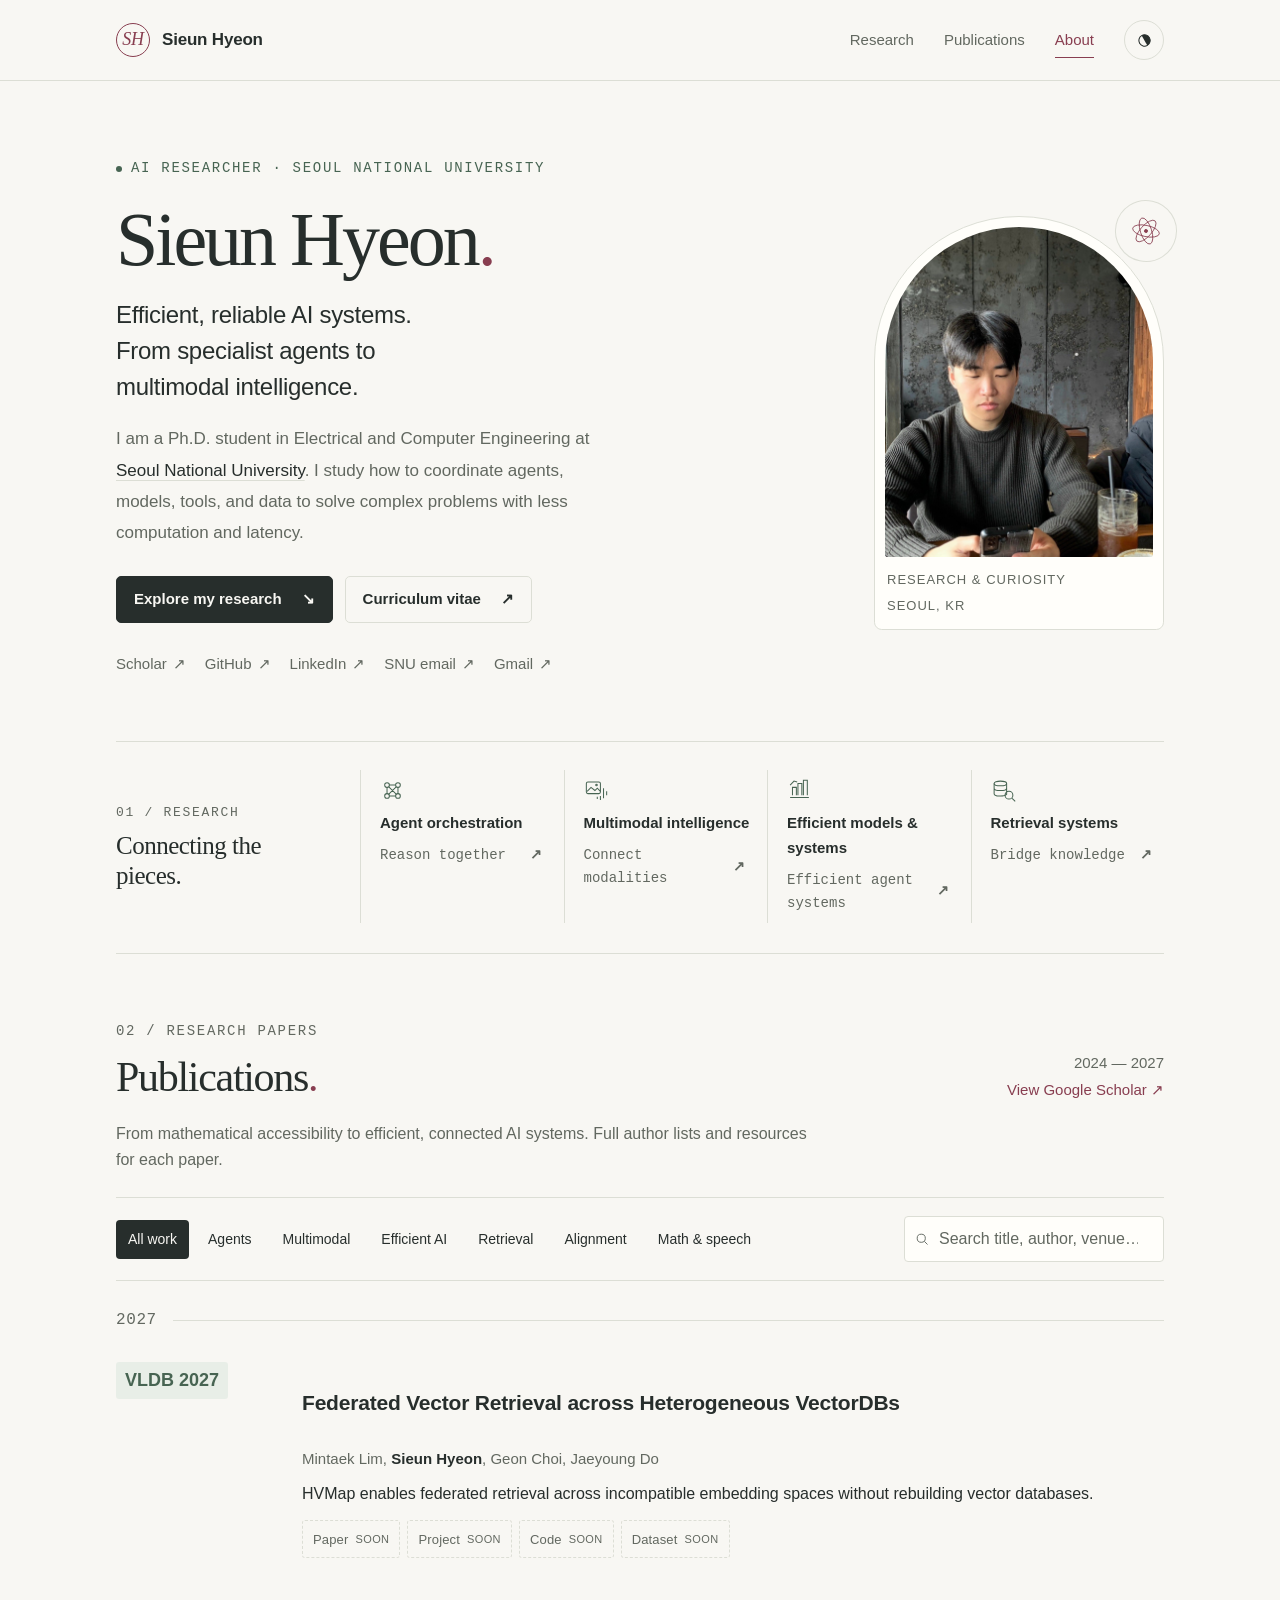
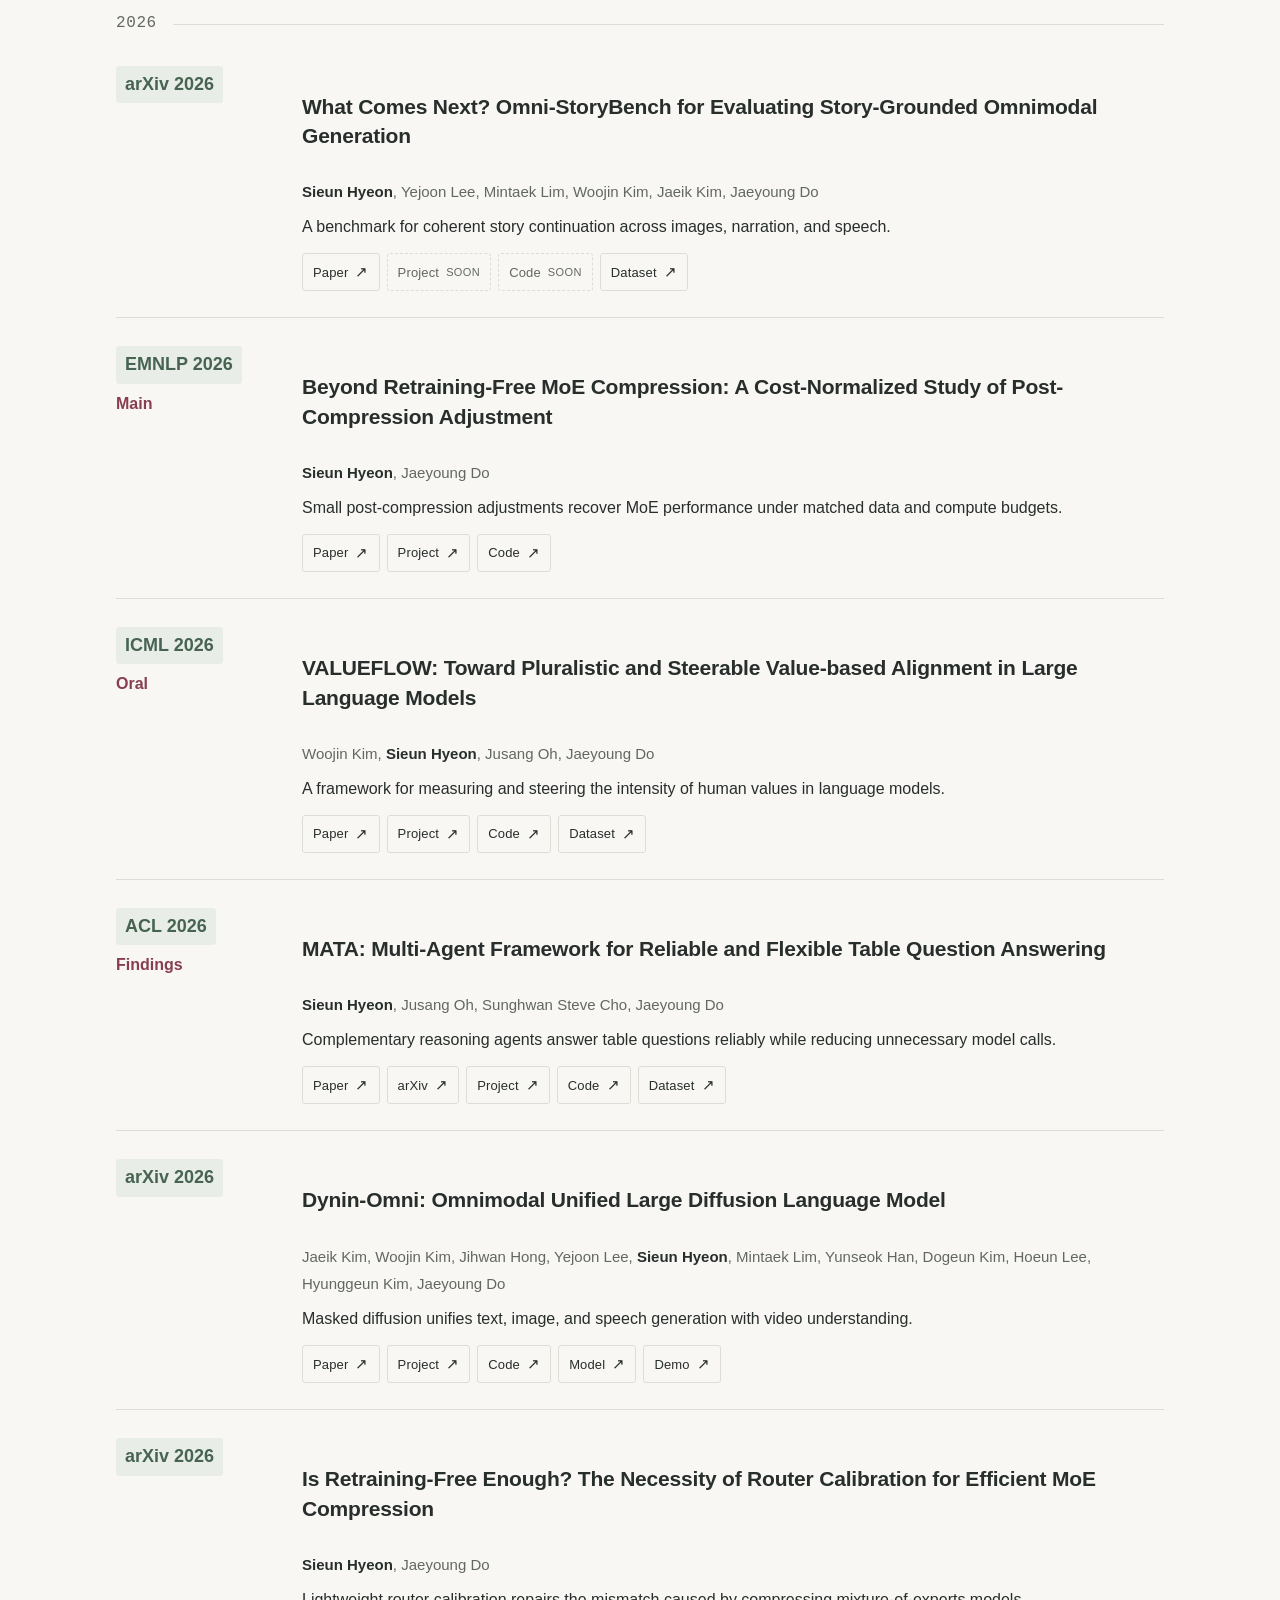
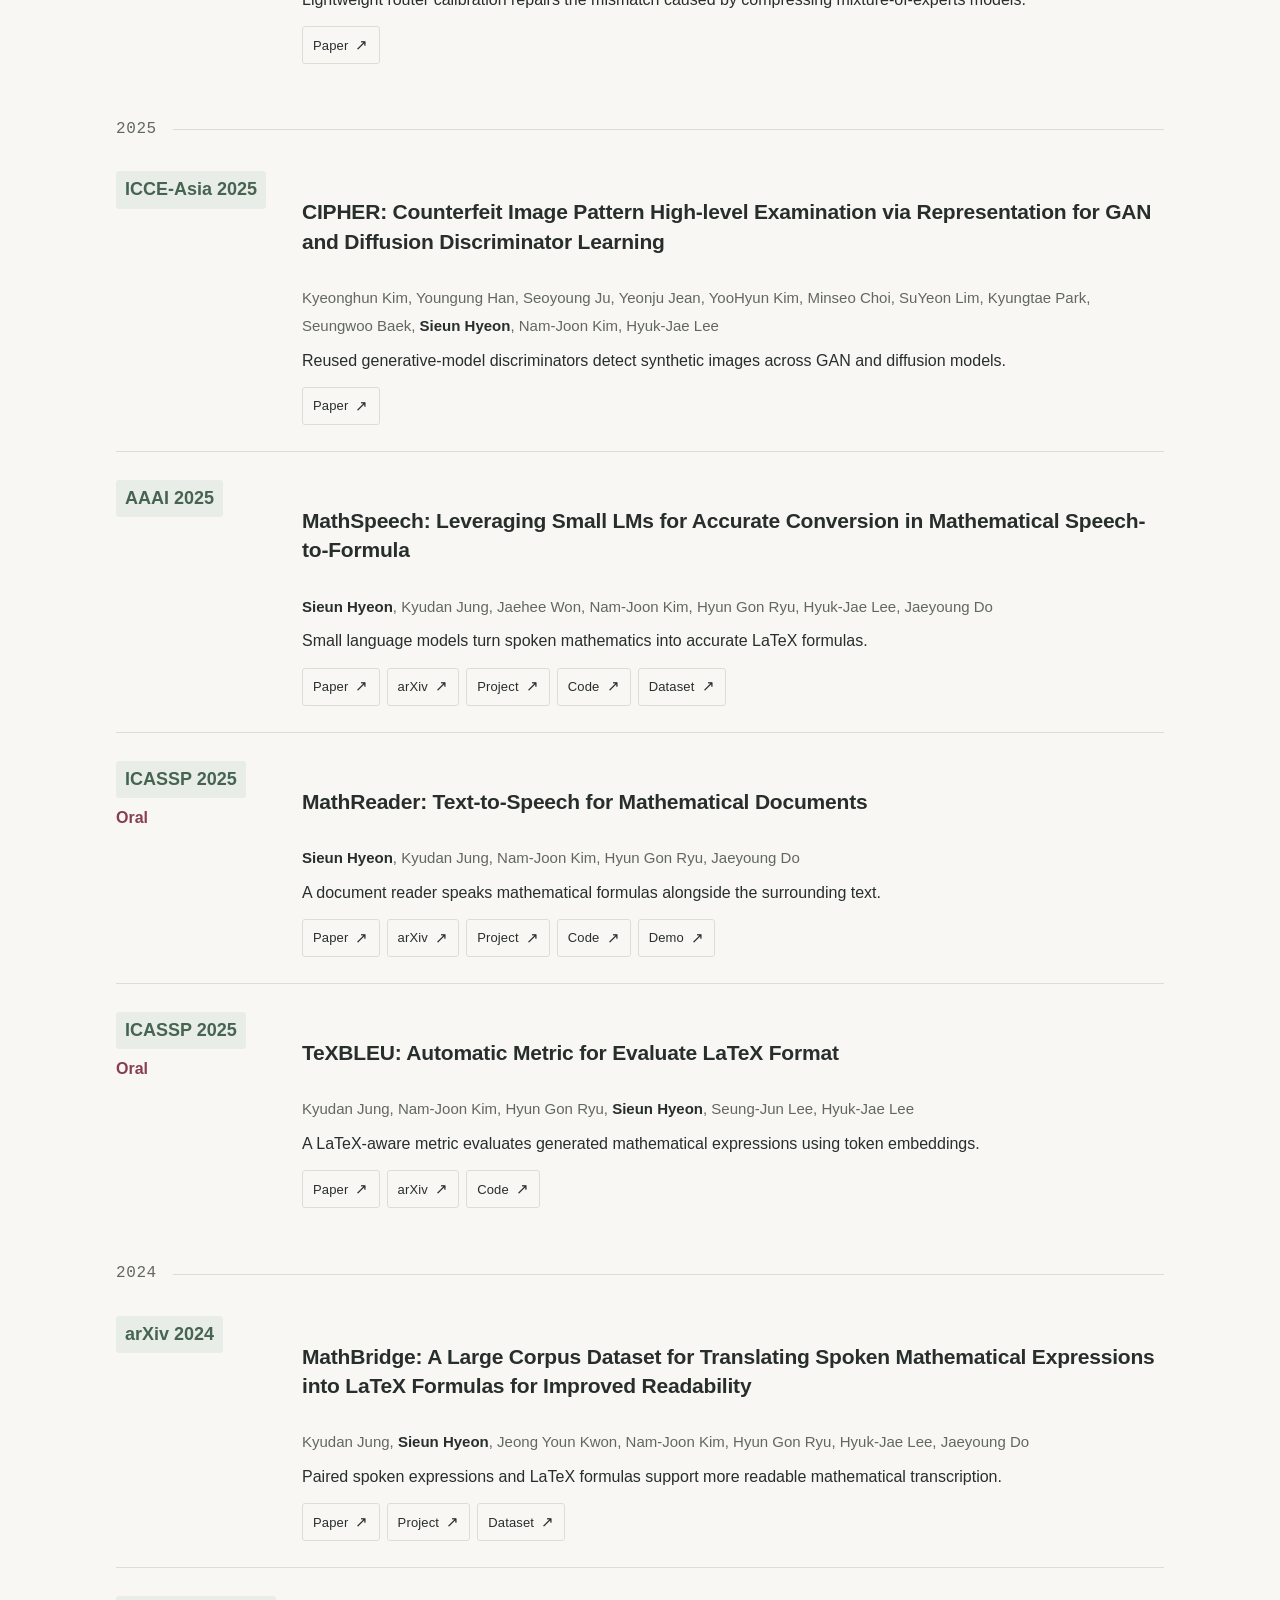
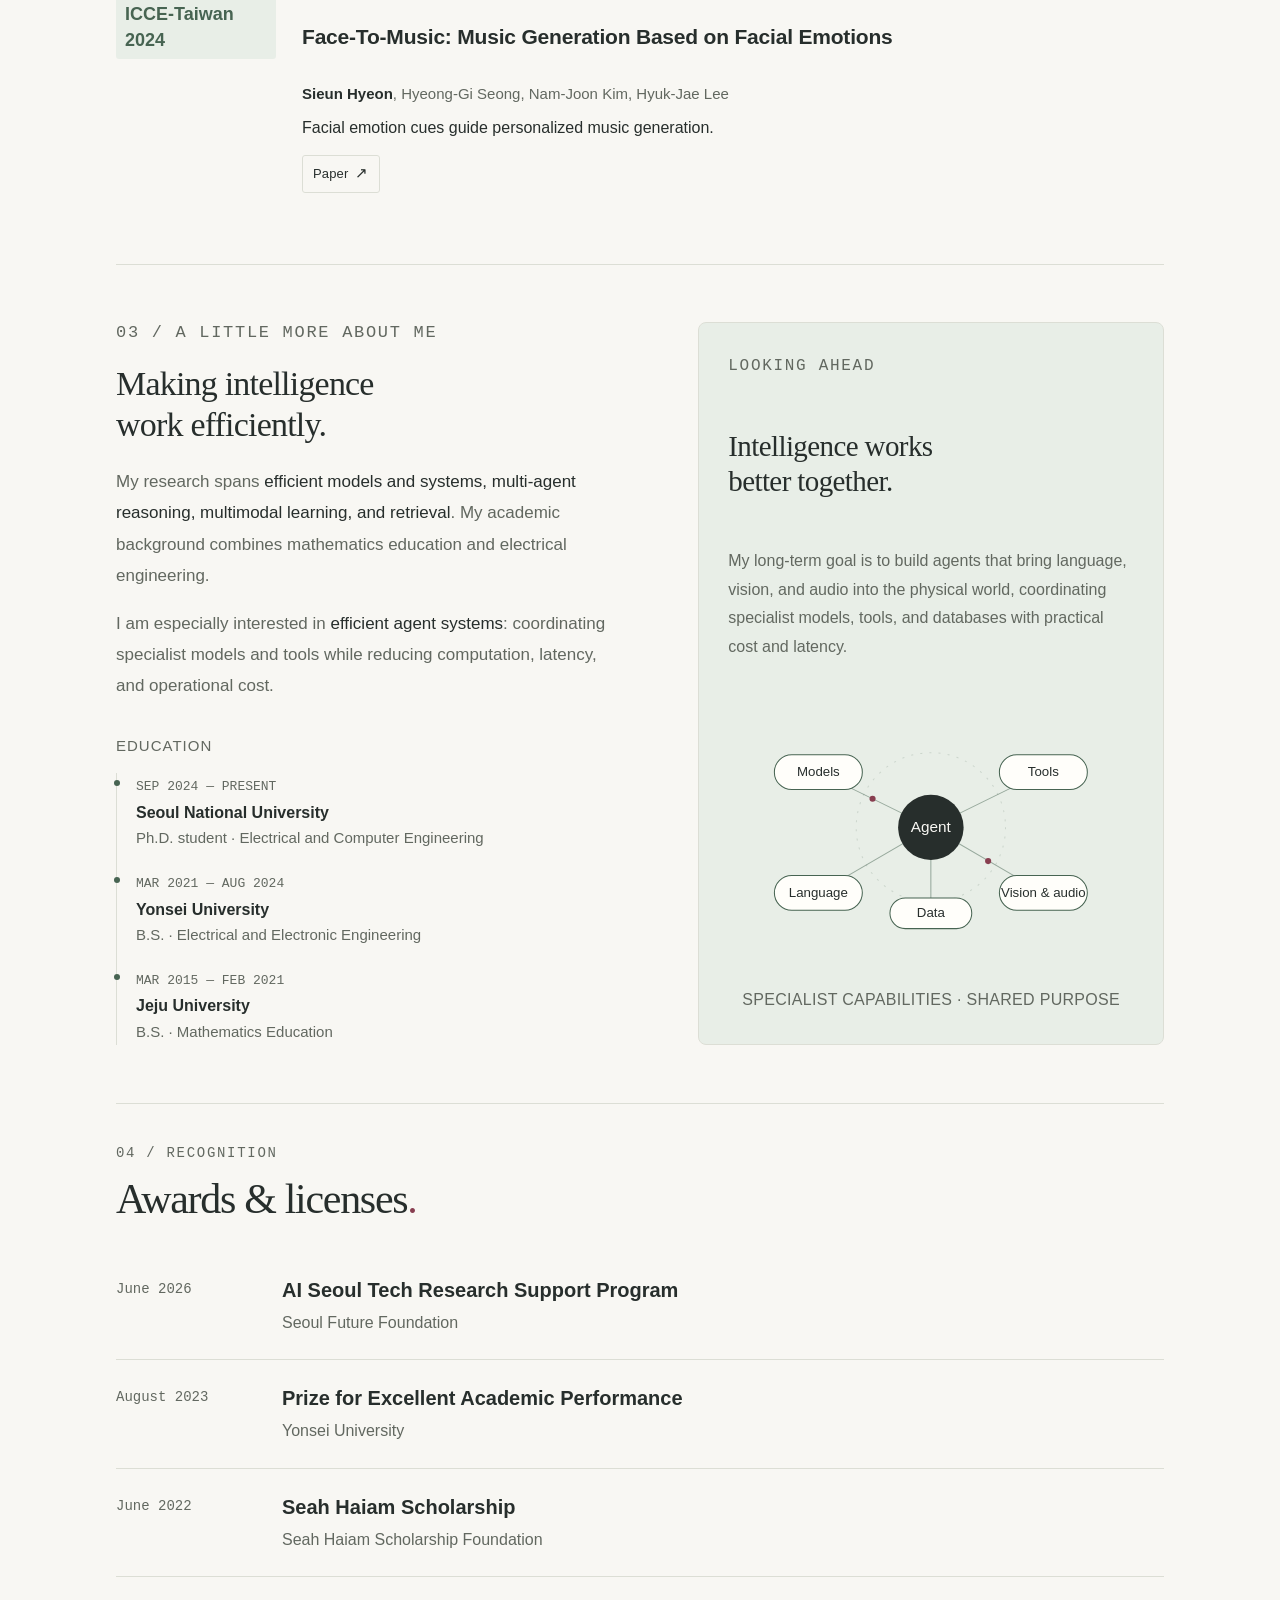
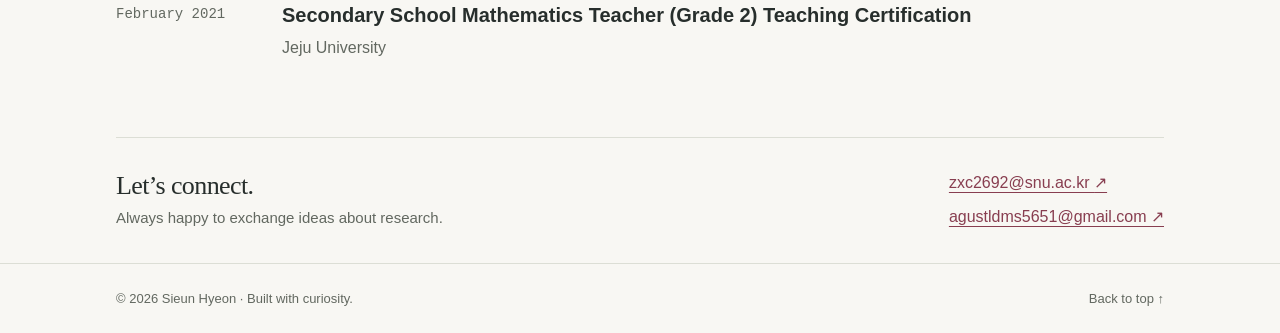
==== index.html @ 4b95256f "Create personal research website" ====
<!doctype html>
<html lang="en">
<head>
  <meta charset="utf-8">
  <meta name="viewport" content="width=device-width, initial-scale=1">
  <meta name="description" content="Sieun Hyeon, Ph.D. student at Seoul National University. Research on reliable AI systems, multi-agent reasoning, multimodal learning, efficient models and systems, and vector retrieval.">
  <meta name="theme-color" content="#f8f7f3">
  <meta property="og:type" content="website">
  <meta property="og:title" content="Sieun Hyeon · AI Researcher">
  <meta property="og:description" content="Building efficient, reliable AI systems. Explore my research, publications, and projects.">
  <title>Sieun Hyeon · AI Researcher</title>
  <link rel="icon" href="assets/images/favicon.svg" type="image/svg+xml">
  <link rel="stylesheet" href="assets/css/styles.css">
  <script src="assets/js/main.js" defer></script>
</head>
<body id="top">
  <a class="skip-link" href="#main">Skip to content</a>
  <header class="site-header">
    <nav class="nav wrap" aria-label="Main navigation">
      <a class="brand" href="#top" aria-label="Sieun Hyeon, back to top"><span class="brand-mark" aria-hidden="true">SH</span><span class="brand-name">Sieun Hyeon</span></a>
      <div class="nav-links">
        <a href="#research">Research</a><a href="#publications">Publications</a><a href="#about">About</a>
        <button class="theme-toggle" type="button" aria-label="Switch to dark theme" aria-pressed="false"><svg viewBox="0 0 24 24" fill="none" stroke="currentColor" stroke-width="1.5" aria-hidden="true"><circle cx="12" cy="12" r="8"/><path d="M12 4a8 8 0 0 1 0 16Z" fill="currentColor" stroke="none"/></svg></button>
      </div>
    </nav>
  </header>
  <main class="wrap" id="main">
    <section class="hero" aria-labelledby="profile-name">
      <div class="hero-copy reveal">
        <p class="eyebrow"><span class="status-dot" aria-hidden="true"></span> AI Researcher · Seoul National University</p>
        <h1 id="profile-name">Sieun Hyeon<span class="accent">.</span></h1>
        <p class="hero-lead">Efficient, reliable AI systems.<br>From specialist agents to<br>multimodal intelligence.</p>
        <p class="hero-bio">I am a Ph.D. student in Electrical and Computer Engineering at <a href="https://en.snu.ac.kr/">Seoul National University</a>. I study how to coordinate agents, models, tools, and data to solve complex problems with less computation and latency.</p>
        <div class="hero-actions"><a class="button primary" href="#publications">Explore my research <span aria-hidden="true">↘</span></a><a class="button" href="assets/docs/Sieun_Hyeon_CV.pdf">Curriculum vitae <span aria-hidden="true">↗</span></a></div>
        <div class="profile-links" aria-label="Research profiles and contact">
          <a href="https://scholar.google.com/citations?user=psV0Y5QAAAAJ">Scholar <span aria-hidden="true">↗</span></a>
          <a href="https://github.com/hyeonsieun">GitHub <span aria-hidden="true">↗</span></a>
          <a href="https://www.linkedin.com/in/hyeonsieun">LinkedIn <span aria-hidden="true">↗</span></a>
          <a href="mailto:zxc2692@snu.ac.kr" aria-label="Email Sieun Hyeon at zxc2692@snu.ac.kr">SNU email <span aria-hidden="true">↗</span></a>
          <a href="mailto:agustldms5651@gmail.com" aria-label="Email Sieun Hyeon at agustldms5651@gmail.com">Gmail <span aria-hidden="true">↗</span></a>
        </div>
      </div>
      <figure class="portrait reveal">
        <img src="assets/images/sieun-hyeon.jpg" alt="Portrait of Sieun Hyeon" width="1080" height="1440" fetchpriority="high">
        <div class="portrait-stamp" aria-hidden="true"><svg viewBox="0 0 40 40" fill="none" stroke="currentColor" stroke-width="1"><ellipse cx="20" cy="20" rx="17" ry="7"/><ellipse cx="20" cy="20" rx="17" ry="7" transform="rotate(60 20 20)"/><ellipse cx="20" cy="20" rx="17" ry="7" transform="rotate(120 20 20)"/><circle cx="20" cy="20" r="2" fill="currentColor"/></svg></div>
        <figcaption><span>RESEARCH &amp; CURIOSITY</span><span>SEOUL, KR</span></figcaption>
      </figure>
    </section>

    <section id="research" class="research-strip reveal" aria-labelledby="research-title">
      <div class="research-heading"><p class="eyebrow">01 / Research</p><h2 id="research-title">Connecting the pieces.</h2></div>
      <div class="research-topics">
        <a class="research-link" href="#publications" data-research="agents"><svg class="topic-icon" viewBox="0 0 32 32" fill="none" stroke="currentColor" stroke-width="1.3" aria-hidden="true"><path d="m9 9 14 14M9 23 23 9M9 9h14v14H9Z"/><circle cx="9" cy="9" r="3" fill="var(--paper)"/><circle cx="23" cy="9" r="3" fill="var(--paper)"/><circle cx="9" cy="23" r="3" fill="var(--paper)"/><circle cx="23" cy="23" r="3" fill="var(--paper)"/></svg>Agent orchestration<span>Reason together <b aria-hidden="true">↗</b></span></a>
        <a class="research-link" href="#publications" data-research="multimodal"><svg class="topic-icon" viewBox="0 0 32 32" fill="none" stroke="currentColor" stroke-width="1.3" aria-hidden="true"><rect x="3" y="5" width="18" height="15" rx="2"/><path d="m4 17 5-5 5 4 3-3 4 4M25 13v13M29 17v5M21 23v5M17 24v3"/><circle cx="16" cy="9" r="1"/></svg>Multimodal intelligence<span>Connect modalities <b aria-hidden="true">↗</b></span></a>
        <a class="research-link" href="#publications" data-research="efficient"><svg class="topic-icon" viewBox="0 0 32 32" fill="none" stroke="currentColor" stroke-width="1.3" aria-hidden="true"><path d="M4 25h24M7 22V12h5v10M14 22V7h5v15M21 22V3h5v19"/><path d="m4 9 5-5 4 1"/></svg>Efficient models &amp; systems<span>Efficient agent systems <b aria-hidden="true">↗</b></span></a>
        <a class="research-link" href="#publications" data-research="retrieval"><svg class="topic-icon" viewBox="0 0 32 32" fill="none" stroke="currentColor" stroke-width="1.3" aria-hidden="true"><ellipse cx="12" cy="7" rx="8" ry="3"/><path d="M4 7v13c0 4 13 4 16 1V7M4 13c0 4 16 4 16 0"/><circle cx="23" cy="22" r="5"/><path d="m27 26 4 4"/></svg>Retrieval systems<span>Bridge knowledge <b aria-hidden="true">↗</b></span></a>
      </div>
    </section>

    <section id="publications" class="section" aria-labelledby="publications-title">
      <div class="section-heading reveal"><div><p class="eyebrow">02 / Research papers</p><h2 id="publications-title">Publications<span class="accent">.</span></h2></div><p class="section-aside">2024 — 2027<br><a href="https://scholar.google.com/citations?user=psV0Y5QAAAAJ">View Google Scholar ↗</a></p></div>
      <p class="publications-intro">From mathematical accessibility to efficient, connected AI systems. Full author lists and resources for each paper.</p>
      <div class="pub-controls" id="publication-controls" hidden>
        <div class="filter-row">
          <div class="filters" role="group" aria-label="Filter publications by research topic">
            <button class="filter" data-filter="all" aria-pressed="true" type="button">All work</button>
            <button class="filter" data-filter="agents" aria-pressed="false" type="button">Agents</button>
            <button class="filter" data-filter="multimodal" aria-pressed="false" type="button">Multimodal</button>
            <button class="filter" data-filter="efficient" aria-pressed="false" type="button">Efficient AI</button>
            <button class="filter" data-filter="retrieval" aria-pressed="false" type="button">Retrieval</button>
            <button class="filter" data-filter="alignment" aria-pressed="false" type="button">Alignment</button>
            <button class="filter" data-filter="math" aria-pressed="false" type="button">Math &amp; speech</button>
          </div>
          <label class="search-field" for="publication-search"><svg viewBox="0 0 24 24" fill="none" stroke="currentColor" stroke-width="1.5" aria-hidden="true"><circle cx="10" cy="10" r="6.5"/><path d="m15 15 5 5"/></svg><span class="sr-only">Search publications by title, author, or venue</span><input type="search" id="publication-search" placeholder="Search title, author, venue…" autocomplete="off" spellcheck="false"></label>
        </div>
        <p class="sr-only" id="publication-feedback" role="status" aria-live="polite" aria-atomic="true"></p>
      </div>
      <noscript><p class="pub-note">All publications are listed below. Enable JavaScript to search and filter them.</p></noscript>
      <div id="publication-list">
        <div class="year-group" data-year="2027">
          <h3 class="pub-year">2027</h3>
          <!-- Edit this paper and its resource URLs directly in this article. -->
          <article class="publication" id="hvmap" data-topics="efficient retrieval" aria-labelledby="title-hvmap">
            <div class="pub-meta"><span class="pub-venue" title="International Conference on Very Large Data Bases">VLDB 2027</span></div>
            <div class="pub-content"><h4 class="pub-title" id="title-hvmap"><a href="coming-soon.html">Federated Vector Retrieval across Heterogeneous VectorDBs</a></h4>
              <p class="pub-authors">Mintaek Lim, <strong>Sieun Hyeon</strong>, Geon Choi, Jaeyoung Do</p>
              <p class="pub-summary">HVMap enables federated retrieval across incompatible embedding spaces without rebuilding vector databases.</p>
              <div class="pub-links" aria-label="Resources for Federated Vector Retrieval across Heterogeneous VectorDBs"><a href="coming-soon.html" data-coming-soon="true" aria-label="Paper for Federated Vector Retrieval across Heterogeneous VectorDBs (coming soon)">Paper <span class="soon-label">soon</span></a> <a href="coming-soon.html" data-coming-soon="true" aria-label="Project for Federated Vector Retrieval across Heterogeneous VectorDBs (coming soon)">Project <span class="soon-label">soon</span></a> <a href="coming-soon.html" data-coming-soon="true" aria-label="Code for Federated Vector Retrieval across Heterogeneous VectorDBs (coming soon)">Code <span class="soon-label">soon</span></a> <a href="coming-soon.html" data-coming-soon="true" aria-label="Dataset for Federated Vector Retrieval across Heterogeneous VectorDBs (coming soon)">Dataset <span class="soon-label">soon</span></a></div>
            </div>
          </article>
        </div>
        <div class="year-group" data-year="2026">
          <h3 class="pub-year">2026</h3>
          <!-- Edit this paper and its resource URLs directly in this article. -->
          <article class="publication" id="omni-storybench" data-topics="multimodal" aria-labelledby="title-omni-storybench">
            <div class="pub-meta"><span class="pub-venue" title="arXiv">arXiv 2026</span></div>
            <div class="pub-content"><h4 class="pub-title" id="title-omni-storybench"><a href="https://arxiv.org/abs/2609.37317">What Comes Next? Omni-StoryBench for Evaluating Story-Grounded Omnimodal Generation</a></h4>
              <p class="pub-authors"><strong>Sieun Hyeon</strong>, Yejoon Lee, Mintaek Lim, Woojin Kim, Jaeik Kim, Jaeyoung Do</p>
              <p class="pub-summary">A benchmark for coherent story continuation across images, narration, and speech.</p>
              <div class="pub-links" aria-label="Resources for What Comes Next? Omni-StoryBench for Evaluating Story-Grounded Omnimodal Generation"><a href="https://arxiv.org/abs/2609.37317" aria-label="Paper for What Comes Next? Omni-StoryBench for Evaluating Story-Grounded Omnimodal Generation">Paper <span class="link-arrow" aria-hidden="true">↗</span></a> <a href="coming-soon.html" data-coming-soon="true" aria-label="Project for What Comes Next? Omni-StoryBench for Evaluating Story-Grounded Omnimodal Generation (coming soon)">Project <span class="soon-label">soon</span></a> <a href="coming-soon.html" data-coming-soon="true" aria-label="Code for What Comes Next? Omni-StoryBench for Evaluating Story-Grounded Omnimodal Generation (coming soon)">Code <span class="soon-label">soon</span></a> <a href="https://huggingface.co/datasets/snu-aidas/Omni-StoryBench" aria-label="Dataset for What Comes Next? Omni-StoryBench for Evaluating Story-Grounded Omnimodal Generation">Dataset <span class="link-arrow" aria-hidden="true">↗</span></a></div>
            </div>
          </article>
          <!-- Edit this paper and its resource URLs directly in this article. -->
          <article class="publication" id="post-compression" data-topics="efficient" aria-labelledby="title-post-compression">
            <div class="pub-meta"><span class="pub-venue" title="Conference on Empirical Methods in Natural Language Processing">EMNLP 2026</span><span class="pub-status">Main</span></div>
            <div class="pub-content"><h4 class="pub-title" id="title-post-compression"><a href="https://arxiv.org/abs/2609.06076">Beyond Retraining-Free MoE Compression: A Cost-Normalized Study of Post-Compression Adjustment</a></h4>
              <p class="pub-authors"><strong>Sieun Hyeon</strong>, Jaeyoung Do</p>
              <p class="pub-summary">Small post-compression adjustments recover MoE performance under matched data and compute budgets.</p>
              <div class="pub-links" aria-label="Resources for Beyond Retraining-Free MoE Compression: A Cost-Normalized Study of Post-Compression Adjustment"><a href="https://arxiv.org/abs/2609.06076" aria-label="Paper for Beyond Retraining-Free MoE Compression: A Cost-Normalized Study of Post-Compression Adjustment">Paper <span class="link-arrow" aria-hidden="true">↗</span></a> <a href="https://aidaslab.github.io/Post-Compression-Adjustment/" aria-label="Project for Beyond Retraining-Free MoE Compression: A Cost-Normalized Study of Post-Compression Adjustment">Project <span class="link-arrow" aria-hidden="true">↗</span></a> <a href="https://github.com/AIDASLab/Post-Compression-Adjustment" aria-label="Code for Beyond Retraining-Free MoE Compression: A Cost-Normalized Study of Post-Compression Adjustment">Code <span class="link-arrow" aria-hidden="true">↗</span></a></div>
            </div>
          </article>
          <!-- Edit this paper and its resource URLs directly in this article. -->
          <article class="publication" id="valueflow" data-topics="alignment" aria-labelledby="title-valueflow">
            <div class="pub-meta"><span class="pub-venue" title="International Conference on Machine Learning">ICML 2026</span><span class="pub-status">Oral</span></div>
            <div class="pub-content"><h4 class="pub-title" id="title-valueflow"><a href="https://arxiv.org/abs/2602.03160">VALUEFLOW: Toward Pluralistic and Steerable Value-based Alignment in Large Language Models</a></h4>
              <p class="pub-authors">Woojin Kim, <strong>Sieun Hyeon</strong>, Jusang Oh, Jaeyoung Do</p>
              <p class="pub-summary">A framework for measuring and steering the intensity of human values in language models.</p>
              <div class="pub-links" aria-label="Resources for VALUEFLOW: Toward Pluralistic and Steerable Value-based Alignment in Large Language Models"><a href="https://arxiv.org/abs/2602.03160" aria-label="Paper for VALUEFLOW: Toward Pluralistic and Steerable Value-based Alignment in Large Language Models">Paper <span class="link-arrow" aria-hidden="true">↗</span></a> <a href="https://aidaslab.github.io/VALUEFLOW/" aria-label="Project for VALUEFLOW: Toward Pluralistic and Steerable Value-based Alignment in Large Language Models">Project <span class="link-arrow" aria-hidden="true">↗</span></a> <a href="https://github.com/AIDASLab/VALUEFLOW" aria-label="Code for VALUEFLOW: Toward Pluralistic and Steerable Value-based Alignment in Large Language Models">Code <span class="link-arrow" aria-hidden="true">↗</span></a> <a href="https://huggingface.co/datasets/snu-aidas/vidb-filtered" aria-label="Dataset for VALUEFLOW: Toward Pluralistic and Steerable Value-based Alignment in Large Language Models">Dataset <span class="link-arrow" aria-hidden="true">↗</span></a></div>
            </div>
          </article>
          <!-- Edit this paper and its resource URLs directly in this article. -->
          <article class="publication" id="mata" data-topics="agents efficient" aria-labelledby="title-mata">
            <div class="pub-meta"><span class="pub-venue" title="Findings of the Association for Computational Linguistics: ACL 2026">ACL 2026</span><span class="pub-status">Findings</span></div>
            <div class="pub-content"><h4 class="pub-title" id="title-mata"><a href="https://aclanthology.org/2026.findings-acl.1672/">MATA: Multi-Agent Framework for Reliable and Flexible Table Question Answering</a></h4>
              <p class="pub-authors"><strong>Sieun Hyeon</strong>, Jusang Oh, Sunghwan Steve Cho, Jaeyoung Do</p>
              <p class="pub-summary">Complementary reasoning agents answer table questions reliably while reducing unnecessary model calls.</p>
              <div class="pub-links" aria-label="Resources for MATA: Multi-Agent Framework for Reliable and Flexible Table Question Answering"><a href="https://aclanthology.org/2026.findings-acl.1672/" aria-label="Paper for MATA: Multi-Agent Framework for Reliable and Flexible Table Question Answering">Paper <span class="link-arrow" aria-hidden="true">↗</span></a> <a href="https://arxiv.org/abs/2602.09642" aria-label="arXiv for MATA: Multi-Agent Framework for Reliable and Flexible Table Question Answering">arXiv <span class="link-arrow" aria-hidden="true">↗</span></a> <a href="https://aidaslab.github.io/MATA/" aria-label="Project for MATA: Multi-Agent Framework for Reliable and Flexible Table Question Answering">Project <span class="link-arrow" aria-hidden="true">↗</span></a> <a href="https://github.com/AIDASLab/MATA" aria-label="Code for MATA: Multi-Agent Framework for Reliable and Flexible Table Question Answering">Code <span class="link-arrow" aria-hidden="true">↗</span></a> <a href="https://github.com/AIDASLab/MATA/tree/main/experiments" aria-label="Dataset for MATA: Multi-Agent Framework for Reliable and Flexible Table Question Answering">Dataset <span class="link-arrow" aria-hidden="true">↗</span></a></div>
            </div>
          </article>
          <!-- Edit this paper and its resource URLs directly in this article. -->
          <article class="publication" id="dynin-omni" data-topics="multimodal" aria-labelledby="title-dynin-omni">
            <div class="pub-meta"><span class="pub-venue" title="arXiv">arXiv 2026</span></div>
            <div class="pub-content"><h4 class="pub-title" id="title-dynin-omni"><a href="https://arxiv.org/abs/2604.00007">Dynin-Omni: Omnimodal Unified Large Diffusion Language Model</a></h4>
              <p class="pub-authors">Jaeik Kim, Woojin Kim, Jihwan Hong, Yejoon Lee, <strong>Sieun Hyeon</strong>, Mintaek Lim, Yunseok Han, Dogeun Kim, Hoeun Lee, Hyunggeun Kim, Jaeyoung Do</p>
              <p class="pub-summary">Masked diffusion unifies text, image, and speech generation with video understanding.</p>
              <div class="pub-links" aria-label="Resources for Dynin-Omni: Omnimodal Unified Large Diffusion Language Model"><a href="https://arxiv.org/abs/2604.00007" aria-label="Paper for Dynin-Omni: Omnimodal Unified Large Diffusion Language Model">Paper <span class="link-arrow" aria-hidden="true">↗</span></a> <a href="https://dynin.ai/omni/" aria-label="Project for Dynin-Omni: Omnimodal Unified Large Diffusion Language Model">Project <span class="link-arrow" aria-hidden="true">↗</span></a> <a href="https://github.com/AIDASLab/Dynin-Omni" aria-label="Code for Dynin-Omni: Omnimodal Unified Large Diffusion Language Model">Code <span class="link-arrow" aria-hidden="true">↗</span></a> <a href="https://huggingface.co/snu-aidas/Dynin-Omni" aria-label="Model for Dynin-Omni: Omnimodal Unified Large Diffusion Language Model">Model <span class="link-arrow" aria-hidden="true">↗</span></a> <a href="https://huggingface.co/spaces/AIDAS-Lab/Dynin-Omni" aria-label="Demo for Dynin-Omni: Omnimodal Unified Large Diffusion Language Model">Demo <span class="link-arrow" aria-hidden="true">↗</span></a></div>
            </div>
          </article>
          <!-- Edit this paper and its resource URLs directly in this article. -->
          <article class="publication" id="router-calibration" data-topics="efficient" aria-labelledby="title-router-calibration">
            <div class="pub-meta"><span class="pub-venue" title="arXiv">arXiv 2026</span></div>
            <div class="pub-content"><h4 class="pub-title" id="title-router-calibration"><a href="https://arxiv.org/abs/2603.02217">Is Retraining-Free Enough? The Necessity of Router Calibration for Efficient MoE Compression</a></h4>
              <p class="pub-authors"><strong>Sieun Hyeon</strong>, Jaeyoung Do</p>
              <p class="pub-summary">Lightweight router calibration repairs the mismatch caused by compressing mixture-of-experts models.</p>
              <div class="pub-links" aria-label="Resources for Is Retraining-Free Enough? The Necessity of Router Calibration for Efficient MoE Compression"><a href="https://arxiv.org/abs/2603.02217" aria-label="Paper for Is Retraining-Free Enough? The Necessity of Router Calibration for Efficient MoE Compression">Paper <span class="link-arrow" aria-hidden="true">↗</span></a></div>
            </div>
          </article>
        </div>
        <div class="year-group" data-year="2025">
          <h3 class="pub-year">2025</h3>
          <!-- Edit this paper and its resource URLs directly in this article. -->
          <article class="publication" id="cipher" data-topics="multimodal" aria-labelledby="title-cipher">
            <div class="pub-meta"><span class="pub-venue" title="IEEE International Conference on Consumer Electronics–Asia">ICCE-Asia 2025</span></div>
            <div class="pub-content"><h4 class="pub-title" id="title-cipher"><a href="https://arxiv.org/abs/2603.29356">CIPHER: Counterfeit Image Pattern High-level Examination via Representation for GAN and Diffusion Discriminator Learning</a></h4>
              <p class="pub-authors">Kyeonghun Kim, Youngung Han, Seoyoung Ju, Yeonju Jean, YooHyun Kim, Minseo Choi, SuYeon Lim, Kyungtae Park, Seungwoo Baek, <strong>Sieun Hyeon</strong>, Nam-Joon Kim, Hyuk-Jae Lee</p>
              <p class="pub-summary">Reused generative-model discriminators detect synthetic images across GAN and diffusion models.</p>
              <div class="pub-links" aria-label="Resources for CIPHER: Counterfeit Image Pattern High-level Examination via Representation for GAN and Diffusion Discriminator Learning"><a href="https://arxiv.org/abs/2603.29356" aria-label="Paper for CIPHER: Counterfeit Image Pattern High-level Examination via Representation for GAN and Diffusion Discriminator Learning">Paper <span class="link-arrow" aria-hidden="true">↗</span></a></div>
            </div>
          </article>
          <!-- Edit this paper and its resource URLs directly in this article. -->
          <article class="publication" id="mathspeech" data-topics="math multimodal" aria-labelledby="title-mathspeech">
            <div class="pub-meta"><span class="pub-venue" title="AAAI Conference on Artificial Intelligence">AAAI 2025</span></div>
            <div class="pub-content"><h4 class="pub-title" id="title-mathspeech"><a href="https://ojs.aaai.org/index.php/AAAI/article/view/34595/36750">MathSpeech: Leveraging Small LMs for Accurate Conversion in Mathematical Speech-to-Formula</a></h4>
              <p class="pub-authors"><strong>Sieun Hyeon</strong>, Kyudan Jung, Jaehee Won, Nam-Joon Kim, Hyun Gon Ryu, Hyuk-Jae Lee, Jaeyoung Do</p>
              <p class="pub-summary">Small language models turn spoken mathematics into accurate LaTeX formulas.</p>
              <div class="pub-links" aria-label="Resources for MathSpeech: Leveraging Small LMs for Accurate Conversion in Mathematical Speech-to-Formula"><a href="https://ojs.aaai.org/index.php/AAAI/article/view/34595/36750" aria-label="Paper for MathSpeech: Leveraging Small LMs for Accurate Conversion in Mathematical Speech-to-Formula">Paper <span class="link-arrow" aria-hidden="true">↗</span></a> <a href="https://arxiv.org/abs/2412.15655" aria-label="arXiv for MathSpeech: Leveraging Small LMs for Accurate Conversion in Mathematical Speech-to-Formula">arXiv <span class="link-arrow" aria-hidden="true">↗</span></a> <a href="https://aidaslab.github.io/MathSpeech/" aria-label="Project for MathSpeech: Leveraging Small LMs for Accurate Conversion in Mathematical Speech-to-Formula">Project <span class="link-arrow" aria-hidden="true">↗</span></a> <a href="https://github.com/AIDASLab/MathSpeech" aria-label="Code for MathSpeech: Leveraging Small LMs for Accurate Conversion in Mathematical Speech-to-Formula">Code <span class="link-arrow" aria-hidden="true">↗</span></a> <a href="https://huggingface.co/datasets/AAAI2025/MathSpeech" aria-label="Dataset for MathSpeech: Leveraging Small LMs for Accurate Conversion in Mathematical Speech-to-Formula">Dataset <span class="link-arrow" aria-hidden="true">↗</span></a></div>
            </div>
          </article>
          <!-- Edit this paper and its resource URLs directly in this article. -->
          <article class="publication" id="mathreader" data-topics="math multimodal" aria-labelledby="title-mathreader">
            <div class="pub-meta"><span class="pub-venue" title="IEEE International Conference on Acoustics, Speech, and Signal Processing">ICASSP 2025</span><span class="pub-status">Oral</span></div>
            <div class="pub-content"><h4 class="pub-title" id="title-mathreader"><a href="https://ieeexplore.ieee.org/stamp/stamp.jsp?arnumber=10890531">MathReader: Text-to-Speech for Mathematical Documents</a></h4>
              <p class="pub-authors"><strong>Sieun Hyeon</strong>, Kyudan Jung, Nam-Joon Kim, Hyun Gon Ryu, Jaeyoung Do</p>
              <p class="pub-summary">A document reader speaks mathematical formulas alongside the surrounding text.</p>
              <div class="pub-links" aria-label="Resources for MathReader: Text-to-Speech for Mathematical Documents"><a href="https://ieeexplore.ieee.org/stamp/stamp.jsp?arnumber=10890531" aria-label="Paper for MathReader: Text-to-Speech for Mathematical Documents">Paper <span class="link-arrow" aria-hidden="true">↗</span></a> <a href="https://arxiv.org/abs/2501.07088" aria-label="arXiv for MathReader: Text-to-Speech for Mathematical Documents">arXiv <span class="link-arrow" aria-hidden="true">↗</span></a> <a href="https://aidaslab.github.io/MathReader/" aria-label="Project for MathReader: Text-to-Speech for Mathematical Documents">Project <span class="link-arrow" aria-hidden="true">↗</span></a> <a href="https://github.com/AIDASLab/MathReader" aria-label="Code for MathReader: Text-to-Speech for Mathematical Documents">Code <span class="link-arrow" aria-hidden="true">↗</span></a> <a href="https://hyeonsieun.github.io/MathReader_demo/" aria-label="Demo for MathReader: Text-to-Speech for Mathematical Documents">Demo <span class="link-arrow" aria-hidden="true">↗</span></a></div>
            </div>
          </article>
          <!-- Edit this paper and its resource URLs directly in this article. -->
          <article class="publication" id="texbleu" data-topics="math" aria-labelledby="title-texbleu">
            <div class="pub-meta"><span class="pub-venue" title="IEEE International Conference on Acoustics, Speech, and Signal Processing">ICASSP 2025</span><span class="pub-status">Oral</span></div>
            <div class="pub-content"><h4 class="pub-title" id="title-texbleu"><a href="https://doi.org/10.1109/ICASSP49660.2025.10888244">TeXBLEU: Automatic Metric for Evaluate LaTeX Format</a></h4>
              <p class="pub-authors">Kyudan Jung, Nam-Joon Kim, Hyun Gon Ryu, <strong>Sieun Hyeon</strong>, Seung-Jun Lee, Hyuk-Jae Lee</p>
              <p class="pub-summary">A LaTeX-aware metric evaluates generated mathematical expressions using token embeddings.</p>
              <div class="pub-links" aria-label="Resources for TeXBLEU: Automatic Metric for Evaluate LaTeX Format"><a href="https://doi.org/10.1109/ICASSP49660.2025.10888244" aria-label="Paper for TeXBLEU: Automatic Metric for Evaluate LaTeX Format">Paper <span class="link-arrow" aria-hidden="true">↗</span></a> <a href="https://arxiv.org/abs/2409.06639" aria-label="arXiv for TeXBLEU: Automatic Metric for Evaluate LaTeX Format">arXiv <span class="link-arrow" aria-hidden="true">↗</span></a> <a href="https://github.com/KyuDan1/TeXBLEU" aria-label="Code for TeXBLEU: Automatic Metric for Evaluate LaTeX Format">Code <span class="link-arrow" aria-hidden="true">↗</span></a></div>
            </div>
          </article>
        </div>
        <div class="year-group" data-year="2024">
          <h3 class="pub-year">2024</h3>
          <!-- Edit this paper and its resource URLs directly in this article. -->
          <article class="publication" id="mathbridge" data-topics="math multimodal" aria-labelledby="title-mathbridge">
            <div class="pub-meta"><span class="pub-venue" title="arXiv">arXiv 2024</span></div>
            <div class="pub-content"><h4 class="pub-title" id="title-mathbridge"><a href="https://arxiv.org/abs/2408.07081">MathBridge: A Large Corpus Dataset for Translating Spoken Mathematical Expressions into LaTeX Formulas for Improved Readability</a></h4>
              <p class="pub-authors">Kyudan Jung, <strong>Sieun Hyeon</strong>, Jeong Youn Kwon, Nam-Joon Kim, Hyun Gon Ryu, Hyuk-Jae Lee, Jaeyoung Do</p>
              <p class="pub-summary">Paired spoken expressions and LaTeX formulas support more readable mathematical transcription.</p>
              <div class="pub-links" aria-label="Resources for MathBridge: A Large Corpus Dataset for Translating Spoken Mathematical Expressions into LaTeX Formulas for Improved Readability"><a href="https://arxiv.org/abs/2408.07081" aria-label="Paper for MathBridge: A Large Corpus Dataset for Translating Spoken Mathematical Expressions into LaTeX Formulas for Improved Readability">Paper <span class="link-arrow" aria-hidden="true">↗</span></a> <a href="https://github.com/MathBridge" aria-label="Project for MathBridge: A Large Corpus Dataset for Translating Spoken Mathematical Expressions into LaTeX Formulas for Improved Readability">Project <span class="link-arrow" aria-hidden="true">↗</span></a> <a href="https://huggingface.co/datasets/aaai25withanonymous/MathBridge" aria-label="Dataset for MathBridge: A Large Corpus Dataset for Translating Spoken Mathematical Expressions into LaTeX Formulas for Improved Readability">Dataset <span class="link-arrow" aria-hidden="true">↗</span></a></div>
            </div>
          </article>
          <!-- Edit this paper and its resource URLs directly in this article. -->
          <article class="publication" id="face-to-music" data-topics="multimodal" aria-labelledby="title-face-to-music">
            <div class="pub-meta"><span class="pub-venue" title="International Conference on Consumer Electronics–Taiwan">ICCE-Taiwan 2024</span></div>
            <div class="pub-content"><h4 class="pub-title" id="title-face-to-music"><a href="https://doi.org/10.1109/ICCE-Taiwan62264.2024.10674161">Face-To-Music: Music Generation Based on Facial Emotions</a></h4>
              <p class="pub-authors"><strong>Sieun Hyeon</strong>, Hyeong-Gi Seong, Nam-Joon Kim, Hyuk-Jae Lee</p>
              <p class="pub-summary">Facial emotion cues guide personalized music generation.</p>
              <div class="pub-links" aria-label="Resources for Face-To-Music: Music Generation Based on Facial Emotions"><a href="https://doi.org/10.1109/ICCE-Taiwan62264.2024.10674161" aria-label="Paper for Face-To-Music: Music Generation Based on Facial Emotions">Paper <span class="link-arrow" aria-hidden="true">↗</span></a></div>
            </div>
          </article>
        </div>
      </div>
      <div class="empty-state" id="empty-state" hidden><h3>No matching publications.</h3><p>Try another keyword or clear the topic filter.</p><button class="text-button" id="clear-filters" type="button">Clear search &amp; filters</button></div>
    </section>

    <section id="about" class="about-section" aria-labelledby="about-title">
      <div class="about-copy reveal"><p class="eyebrow accent">03 / A little more about me</p><h2 id="about-title">Making intelligence<br>work efficiently.</h2>
        <p>My research spans <strong>efficient models and systems, multi-agent reasoning, multimodal learning, and retrieval</strong>. My academic background combines mathematics education and electrical engineering.</p>
        <p>I am especially interested in <strong>efficient agent systems</strong>: coordinating specialist models and tools while reducing computation, latency, and operational cost.</p>
        <div class="education"><h3>Education</h3>
          <div class="education-item"><time>SEP 2024 — PRESENT</time><h4>Seoul National University</h4><p>Ph.D. student · Electrical and Computer Engineering</p></div>
          <div class="education-item"><time>MAR 2021 — AUG 2024</time><h4>Yonsei University</h4><p>B.S. · Electrical and Electronic Engineering</p></div>
          <div class="education-item"><time>MAR 2015 — FEB 2021</time><h4>Jeju University</h4><p>B.S. · Mathematics Education</p></div>
        </div>
      </div>
      <aside class="research-note reveal" aria-labelledby="direction-title"><p class="eyebrow">Looking ahead</p><h3 id="direction-title">Intelligence works<br>better together.</h3><p>My long-term goal is to build agents that bring language, vision, and audio into the physical world, coordinating specialist models, tools, and databases with practical cost and latency.</p>
        <svg class="system-map" viewBox="0 0 360 220" role="img" aria-labelledby="map-title map-desc"><title id="map-title">Connected AI systems</title><desc id="map-desc">An agent coordinates models, tools, and data to connect language, vision, and audio.</desc>
          <path class="map-line" d="M180 104 70 50M180 104 290 50M180 104 70 168M180 104 290 168M180 104v76"/><circle cx="180" cy="104" r="73" fill="none" stroke="currentColor" stroke-dasharray="2 7" opacity=".18"/>
          <rect class="map-node" x="27" y="33" width="86" height="34" rx="17"/><text x="70" y="54" text-anchor="middle">Models</text><rect class="map-node" x="247" y="33" width="86" height="34" rx="17"/><text x="290" y="54" text-anchor="middle">Tools</text><rect class="map-node" x="27" y="151" width="86" height="34" rx="17"/><text x="70" y="172" text-anchor="middle">Language</text><rect class="map-node" x="247" y="151" width="86" height="34" rx="17"/><text x="290" y="172" text-anchor="middle">Vision &amp; audio</text><rect class="map-node" x="140" y="173" width="80" height="30" rx="15"/><text x="180" y="192" text-anchor="middle">Data</text>
          <circle class="map-core" cx="180" cy="104" r="32"/><text class="map-core-text" x="180" y="109" text-anchor="middle">Agent</text><circle class="travel-dot" cx="123" cy="76" r="3"/><circle class="travel-dot" cx="236" cy="137" r="3"/>
        </svg><p class="map-caption">SPECIALIST CAPABILITIES · SHARED PURPOSE</p>
      </aside>
    </section>
    <section id="awards" class="awards-section" aria-labelledby="awards-title">
      <div class="section-heading reveal"><div><p class="eyebrow">04 / Recognition</p><h2 id="awards-title">Awards &amp; licenses<span class="accent">.</span></h2></div></div>
      <ul class="awards-list">
        <li class="award-item"><time datetime="2026-06">June 2026</time><div><h3>AI Seoul Tech Research Support Program</h3><p>Seoul Future Foundation</p></div></li>
        <li class="award-item"><time datetime="2023-08">August 2023</time><div><h3>Prize for Excellent Academic Performance</h3><p>Yonsei University</p></div></li>
        <li class="award-item"><time datetime="2022-06">June 2022</time><div><h3>Seah Haiam Scholarship</h3><p>Seah Haiam Scholarship Foundation</p></div></li>
        <li class="award-item"><time datetime="2021-02">February 2021</time><div><h3>Secondary School Mathematics Teacher (Grade 2) Teaching Certification</h3><p>Jeju University</p></div></li>
      </ul>
    </section>
    <section class="contact" aria-labelledby="contact-title"><div><h2 id="contact-title">Let’s connect.</h2><p>Always happy to exchange ideas about research.</p></div><div class="contact-emails"><a href="mailto:zxc2692@snu.ac.kr">zxc2692@snu.ac.kr <span aria-hidden="true">↗</span></a><a href="mailto:agustldms5651@gmail.com">agustldms5651@gmail.com <span aria-hidden="true">↗</span></a></div></section>
  </main>
  <footer class="site-footer"><div class="footer-inner wrap"><span>© 2026 Sieun Hyeon · Built with curiosity.</span><a href="#top">Back to top ↑</a></div></footer>
</body>
</html>
---- assets/css/styles.css ----
/* Sieun Hyeon — independent, dependency-free research portfolio. */
:root{color-scheme:light;--paper:#f8f7f3;--surface:#fffefa;--ink:#272e2c;--muted:#626860;--line:#dcded5;--accent:#883e50;--accent-soft:#f0e4e7;--green:#476452;--green-soft:#e8eee7;--shadow:0 16px 48px #27322a0a;--radius:8px}
:root[data-theme="dark"]{color-scheme:dark;--paper:#1b211f;--surface:#222a26;--ink:#eceee5;--muted:#b2b9ae;--line:#404b42;--accent:#edacbc;--accent-soft:#382b30;--green:#b2c9b4;--green-soft:#2b3930;--shadow:0 16px 48px #0002}
*{box-sizing:border-box}html{scroll-behavior:smooth;scroll-padding-top:100px}body{margin:0;background:var(--paper);color:var(--ink);font-family:Arial,Helvetica,sans-serif;font-size:19px;line-height:1.65;-webkit-font-smoothing:antialiased}a{color:inherit;text-underline-offset:4px}button,input{font:inherit}button,a,input{-webkit-tap-highlight-color:transparent}button{color:inherit;cursor:pointer}button:disabled{cursor:default}a:focus-visible,button:focus-visible,input:focus-visible,summary:focus-visible{outline:3px solid var(--accent);outline-offset:5px;border-radius:3px}button:focus:not(:focus-visible){outline:none}::selection{background:var(--accent-soft);color:var(--accent)}[hidden]{display:none!important}svg{display:block}img{max-width:100%;display:block}h1,h2,h3,p,figure{margin:0}h1,h2,h3{line-height:1.2}strong{font-weight:700}.wrap{max-width:1120px;padding:0 36px;margin:auto}.sr-only{position:absolute;width:1px;height:1px;padding:0;margin:-1px;overflow:hidden;clip-path:inset(50%);white-space:nowrap;border:0}.skip-link{position:fixed;top:12px;left:12px;transform:translateY(-160%);z-index:100;background:var(--ink);color:var(--paper);padding:10px 20px;border-radius:4px}.skip-link:focus{transform:none}.eyebrow{font-family:Consolas,Monaco,monospace;font-size:14px;letter-spacing:1.7px;text-transform:uppercase;font-weight:400}.accent{color:var(--accent)}
.site-header{position:sticky;top:0;z-index:20;background:var(--paper);border-bottom:1px solid var(--line)}.nav{min-height:80px;display:flex;align-items:center;justify-content:space-between;gap:24px}.brand{display:flex;align-items:center;gap:12px;text-decoration:none;font-size:17px;font-weight:700;letter-spacing:-.2px}.brand-mark{width:34px;height:34px;border:1px solid var(--accent);border-radius:50%;display:grid;place-items:center;color:var(--accent);font-family:Georgia,serif;font-style:italic;font-weight:400;font-size:18px}.nav-links{display:flex;gap:30px;align-items:center}.nav-links>a{font-size:15px;text-decoration:none;color:var(--muted);padding:10px 0;position:relative}.nav-links>a:hover,.nav-links>a[aria-current="location"]{color:var(--accent)}.nav-links>a:after{content:"";position:absolute;bottom:4px;left:0;right:0;height:1px;background:var(--accent);transform:scaleX(0);transform-origin:left;transition:transform .2s}.nav-links>a:hover:after,.nav-links>a[aria-current="location"]:after{transform:scaleX(1)}.theme-toggle{width:40px;height:40px;display:grid;place-items:center;background:transparent;border:1px solid var(--line);border-radius:50%}.theme-toggle:hover{border-color:var(--accent);color:var(--accent)}.theme-toggle svg{width:17px;height:17px;transform:rotate(-30deg);transition:transform .3s}[data-theme="dark"] .theme-toggle svg{transform:rotate(150deg)}
.hero{padding:76px 0 62px;display:grid;grid-template-columns:minmax(0,1fr) 290px;gap:84px;align-items:center}.hero .eyebrow{display:flex;align-items:center;gap:9px;color:var(--green);margin-bottom:20px}.status-dot{width:6px;height:6px;border-radius:50%;background:var(--green);display:inline-block}.hero h1{font-family:Georgia,'Times New Roman',serif;font-weight:400;font-size:clamp(52px,6vw,76px);letter-spacing:-3px;line-height:1.04;margin-bottom:18px}.hero-lead{font-size:24px;line-height:1.5;letter-spacing:-.3px;max-width:580px}.hero-bio{color:var(--muted);margin-top:18px;font-size:17px;max-width:540px;line-height:1.85}.hero-bio a{color:var(--ink);text-decoration-color:var(--line)}.hero-actions{margin-top:27px;display:flex;gap:12px;flex-wrap:wrap;align-items:center}.button{display:inline-flex;align-items:center;justify-content:center;gap:20px;padding:10px 17px;border:1px solid var(--line);border-radius:5px;text-decoration:none;font-size:15px;font-weight:600;min-height:44px;transition:background .2s,border-color .2s,transform .2s}.button.primary{background:var(--ink);border-color:var(--ink);color:var(--paper)}.button:hover{transform:translateY(-2px);border-color:var(--accent)}.button.primary:hover{background:var(--accent);border-color:var(--accent);color:var(--paper)}.profile-links{display:flex;gap:19px;margin-top:26px;flex-wrap:wrap}.profile-links a{font-size:15px;text-decoration:none;color:var(--muted);display:inline-flex;gap:6px;padding:3px 0}.profile-links a:hover{color:var(--accent);text-decoration:underline}.portrait{position:relative;margin:10px 0 0;padding:10px;border:1px solid var(--line);border-radius:150px 150px 8px 8px;background:var(--surface)}.portrait img{width:100%;height:330px;object-fit:cover;object-position:42% 48%;border-radius:140px 140px 3px 3px}.portrait figcaption{flex-wrap:wrap;gap:4px 10px;padding:12px 2px 3px;display:flex;align-items:center;justify-content:space-between;font-size:13px;letter-spacing:1px;color:var(--muted)}.portrait-stamp{position:absolute;top:-17px;right:-14px;width:62px;height:62px;display:grid;place-items:center;background:var(--paper);border:1px solid var(--line);border-radius:50%;transform:rotate(12deg)}.portrait-stamp svg{width:32px;height:32px;color:var(--accent)}
.research-strip{border-top:1px solid var(--line);border-bottom:1px solid var(--line);display:grid;grid-template-columns:210px 1fr;gap:34px;padding:28px 0 30px;align-items:center}.research-heading{display:flex;flex-direction:column;gap:8px}.research-heading h2{font-family:Georgia,serif;font-size:25px;font-weight:400;letter-spacing:-.5px}.research-heading .eyebrow{font-size:13px;color:var(--muted)}.research-topics{display:grid;grid-template-columns:repeat(4,1fr);gap:10px}.research-link{display:flex;flex-direction:column;gap:8px;border-left:1px solid var(--line);padding:8px 0 8px 19px;text-decoration:none;font-size:15px;font-weight:600;min-height:80px;transition:color .2s,background .2s}.research-link span{color:var(--muted);font-family:Consolas,monospace;font-size:14px;font-weight:400;display:flex;align-items:center;justify-content:space-between;padding-right:12px}.research-link:hover{color:var(--accent);background:var(--accent-soft)}.research-link .topic-icon{width:25px;height:25px;color:var(--green);transition:transform .3s}.research-link:hover .topic-icon{transform:translateY(-3px) rotate(-5deg)}
.section{padding-top:66px}.section-heading{display:flex;align-items:end;justify-content:space-between;gap:20px;margin-bottom:28px}.section-heading h2{font-family:Georgia,serif;font-weight:400;font-size:42px;letter-spacing:-1.3px;margin-top:9px}.section-heading .eyebrow{color:var(--muted)}.section-aside{font-size:15px;color:var(--muted);text-align:right;line-height:1.8}.section-aside a{color:var(--accent);text-decoration:none}.section-aside a:hover{text-decoration:underline}.publications-intro{font-size:16px;color:var(--muted);margin-top:-10px;margin-bottom:24px;max-width:700px}.pub-controls{padding:18px 0;border-top:1px solid var(--line);border-bottom:1px solid var(--line)}.filter-row{display:flex;align-items:center;justify-content:space-between;gap:16px;flex-wrap:wrap}.filters{display:flex;gap:7px;flex-wrap:wrap}.filter{font-size:14px;background:transparent;border:1px solid transparent;padding:7px 11px;border-radius:4px;min-height:36px;transition:background .15s,color .15s}.filter:hover{background:var(--green-soft)}.filter[aria-pressed="true"]{background:var(--ink);color:var(--paper)}.search-field{display:flex;align-items:center;gap:9px;border:1px solid var(--line);border-radius:4px;padding:0 10px;background:var(--surface);min-width:200px;flex:1;max-width:260px}.search-field svg{width:15px;height:15px;flex-shrink:0;color:var(--muted)}.search-field input{width:100%;min-width:0;border:0;background:transparent;color:var(--ink);font-size:16px;padding:9px 0;line-height:1.6}.search-field input::placeholder{color:var(--muted)}.search-field:focus-within{outline:2px solid var(--accent);outline-offset:3px}.search-field input:focus-visible{outline:0}.pub-year{font-family:Consolas,Monaco,monospace;font-size:16px;letter-spacing:.6px;display:flex;align-items:center;gap:16px;padding:30px 0 4px;color:var(--muted);font-weight:400}.pub-year:after{content:"";height:1px;flex:1;background:var(--line)}.publication{display:grid;grid-template-columns:160px minmax(0,1fr);gap:26px;padding:26px 0;border-bottom:1px solid var(--line);position:relative}.publication:last-child{border-bottom:0}.pub-meta{padding-top:2px;display:flex;flex-direction:column;align-items:start;gap:8px}.pub-venue{font-size:18px;font-weight:700;line-height:1.4;color:var(--green);background:var(--green-soft);border:1px solid transparent;border-radius:3px;padding:5px 8px}.pub-status{font-size:16px;font-weight:700;line-height:1.5;color:var(--accent);max-width:100%}.pub-title{font-size:21px;line-height:1.4;font-weight:600;letter-spacing:-.2px}.pub-title a{text-decoration:none;transition:color .2s}.pub-title a:hover{color:var(--accent)}.pub-authors{font-size:15px;color:var(--muted);margin-top:8px;line-height:1.85}.pub-authors strong{color:var(--ink);font-weight:700}.pub-authors sup{font-size:12px}.pub-summary{font-size:16px;color:var(--ink);margin-top:8px;line-height:1.65}.pub-links{display:flex;flex-wrap:wrap;gap:7px;margin-top:13px}.pub-links a{font-size:13px;letter-spacing:.15px;border:1px solid var(--line);border-radius:3px;text-decoration:none;padding:5px 10px;min-height:38px;display:inline-flex;align-items:center;gap:7px;transition:background .15s,border-color .15s,color .15s}.pub-links a:hover{border-color:var(--accent);background:var(--accent-soft);color:var(--accent)}.pub-links a[data-coming-soon]{border-style:dashed;color:var(--muted)}.link-arrow{font-size:15px}.soon-label{font-size:11px;letter-spacing:.4px;text-transform:uppercase}.empty-state{padding:48px 20px;text-align:center;border-bottom:1px solid var(--line)}.empty-state h3{font-family:Georgia,serif;font-size:26px;font-weight:400}.empty-state p{font-size:16px;color:var(--muted);margin:10px 0 18px}.text-button{font-size:15px;color:var(--accent);border:0;border-bottom:1px solid currentColor;background:transparent;padding:5px 0}.pub-note{font-size:14px;color:var(--muted);padding:18px 0;border-top:1px solid var(--line)}
.about-section{display:grid;grid-template-columns:1.1fr 1fr;gap:70px;padding:52px 0 58px;margin-top:45px;border-top:1px solid var(--line)}.about-section h2{font-family:Georgia,serif;font-size:34px;font-weight:400;letter-spacing:-.8px;margin:10px 0 20px}.about-copy>p{font-size:17px;color:var(--muted);margin-bottom:16px;line-height:1.85}.about-copy>p strong{color:var(--ink);font-weight:400}.education{margin-top:35px}.education h3{font-size:15px;text-transform:uppercase;letter-spacing:1px;font-weight:400;margin-bottom:18px;color:var(--muted)}.education-item{position:relative;padding:0 0 19px 19px;border-left:1px solid var(--line);font-size:15px}.education-item:before{content:"";position:absolute;left:-3.5px;top:7px;width:6px;height:6px;border-radius:50%;background:var(--green)}.education-item:last-child{padding-bottom:0}.education-item h4{margin:2px 0 0;font-size:16px;font-weight:600}.education-item p{color:var(--muted);font-size:15px}.education-item time{font-size:13px;color:var(--muted);font-family:Consolas,monospace}.research-note{margin-top:5px;background:var(--green-soft);border:1px solid var(--line);border-radius:var(--radius);padding:29px;display:flex;flex-direction:column;justify-content:space-between;position:relative;overflow:hidden}.research-note h3{font-family:Georgia,serif;font-size:29px;font-weight:400;letter-spacing:-.6px;max-width:300px;margin:14px 0}.research-note>p{font-size:16px;color:var(--muted);line-height:1.8}.system-map{width:100%;height:auto;max-height:225px;margin:25px 0 5px;color:var(--green);transform:translate(var(--map-x,0),var(--map-y,0));transition:transform .6s ease}.system-map .map-node{fill:var(--surface);stroke:var(--green);stroke-width:1}.system-map .map-line{stroke:var(--green);stroke-width:1;fill:none;opacity:.5}.system-map text{font-family:Arial,sans-serif;fill:var(--ink);font-size:13px}.system-map .map-core{fill:var(--ink);stroke:none}.system-map .map-core-text{fill:var(--paper);font-size:15px}.system-map .travel-dot{fill:var(--accent)}.map-caption{font-size:13px;letter-spacing:.3px;color:var(--muted);text-align:center}.contact{display:flex;align-items:center;justify-content:space-between;gap:30px;padding:32px 0;border-top:1px solid var(--line)}.contact h2{font-family:Georgia,serif;font-weight:400;font-size:26px;letter-spacing:-.6px}.contact p{font-size:15px;color:var(--muted);margin-top:5px}.contact-emails a{font-size:16px;white-space:nowrap;color:var(--accent)}.site-footer{border-top:1px solid var(--line);padding:24px 0;color:var(--muted);font-size:13px}.footer-inner{display:flex;gap:20px;justify-content:space-between;align-items:center}.footer-inner a{text-decoration:none}.footer-inner a:hover{color:var(--accent)}.reveal.is-revealed{animation:arrive .65s ease both}.publication.filter-enter{animation:arrive .25s ease both}@keyframes arrive{from{opacity:.4;transform:translateY(14px)}to{opacity:1;transform:translateY(0)}}.coming-main{min-height:calc(100vh - 160px);display:grid;place-items:center;padding:80px 24px}.coming-card{max-width:560px;text-align:center}.coming-card .eyebrow{color:var(--accent)}.coming-card h1{font-family:Georgia,serif;font-size:clamp(36px,6vw,56px);font-weight:400;letter-spacing:-1.5px;margin:24px 0}.coming-card p{color:var(--muted);font-size:17px;margin-bottom:28px}.coming-mark{margin:0 auto 25px;width:70px;height:70px;border:1px solid var(--line);border-radius:50%;display:grid;place-items:center;color:var(--accent);font-size:30px;font-family:Georgia,serif}
@media(min-width:1100px){.hero{gap:100px}.hero-bio{max-width:510px}}
@media(max-width:950px){.hero{gap:44px;grid-template-columns:minmax(0,1fr) 250px}.portrait img{height:300px}.research-strip{grid-template-columns:170px 1fr;gap:20px}.research-link{padding-left:12px;font-size:14px}.about-section{gap:40px}.filter-row{align-items:start}.search-field{max-width:none;flex-basis:100%}.hero h1{font-size:60px}}
@media(max-width:700px){html{scroll-padding-top:95px}.wrap{padding:0 22px}.nav{min-height:70px;gap:12px}.brand{font-size:15px;gap:8px}.brand-mark{width:28px;height:28px;font-size:16px}.nav-links{gap:16px}.nav-links>a{font-size:14px}.theme-toggle{width:32px;height:32px}.hero{padding:46px 0 36px;gap:25px;grid-template-columns:minmax(0,1fr) 160px}.hero h1{font-size:48px;letter-spacing:-2px}.hero-lead{font-size:20px}.hero-bio{font-size:16px}.portrait{padding:7px;margin:0}.portrait img{height:215px}.portrait figcaption{font-size:11px;letter-spacing:0;padding:8px 0 1px}.portrait-stamp{width:44px;height:44px;right:-8px;top:-12px}.portrait-stamp svg{width:24px;height:24px}.hero .eyebrow{font-size:12px;letter-spacing:1px}.hero-actions{gap:8px;margin-top:20px}.profile-links{gap:13px;margin-top:20px}.research-strip{display:block;padding:22px 0}.research-heading{flex-direction:row;align-items:center;justify-content:space-between;margin-bottom:15px}.research-heading h2{font-size:23px}.research-topics{gap:4px}.research-link{min-height:70px;padding-left:10px;font-size:13px}.research-link:first-child{border-left:0;padding-left:0}.research-link .topic-icon{width:22px;height:22px}.section{padding-top:44px}.section-heading h2{font-size:36px}.section-aside{font-size:13px}.publication{grid-template-columns:150px minmax(0,1fr);gap:18px;padding:23px 0}.pub-title{font-size:19px}.pub-authors{font-size:14px}.pub-summary{font-size:15px}.pub-venue{font-size:17px;padding:5px 7px}.about-section{grid-template-columns:1fr;gap:30px;margin-top:28px;padding-top:38px}.research-note{max-width:100%}.system-map{max-height:240px}.contact{align-items:start;flex-direction:column;gap:15px}.contact h2{font-size:25px}.footer-inner{font-size:12px}.button{font-size:14px;gap:10px;padding:9px 12px}}
@media(max-width:500px){.brand-name{display:none}.nav-links{gap:10px}.hero{grid-template-columns:1fr;position:relative;padding-top:36px;gap:28px}.hero h1{font-size:56px;margin-bottom:13px}.hero .eyebrow{font-size:13px}.hero-lead{font-size:22px;max-width:320px}.hero-bio{max-width:100%;font-size:16px}.portrait{width:210px;justify-self:center;order:1}.portrait img{height:245px}.portrait figcaption{font-size:12px}.hero-actions .button{font-size:15px}.profile-links{gap:20px}.research-topics{grid-template-columns:repeat(2,1fr);gap:12px}.research-link{font-size:15px;min-height:70px;padding-left:14px}.research-link:first-child{padding-left:14px;border-left:1px solid var(--line)}.research-heading .eyebrow{font-size:12px}.section-heading{align-items:start}.section-aside{max-width:100px;padding-top:5px}.section-heading h2{font-size:34px}.publications-intro{font-size:15px}.filters{gap:3px}.filter{font-size:13px;padding:7px 8px}.publication{display:block;padding:24px 0}.pub-meta{flex-direction:row;align-items:center;gap:10px;margin-bottom:12px;flex-wrap:wrap}.pub-status{max-width:none}.pub-title{font-size:20px;line-height:1.45}.pub-authors{font-size:15px}.pub-summary{font-size:16px}.pub-links a{min-height:40px;font-size:14px}.pub-venue{font-size:17px}.pub-year{padding-top:24px}.pub-note{font-size:13px}.about-section h2{font-size:31px}.research-note{padding:24px}.contact-emails a{font-size:15px}.footer-inner{align-items:start;line-height:1.8}}
@media(prefers-reduced-motion:reduce){html{scroll-behavior:auto}*,*:before,*:after{animation:none!important;transition:none!important;scroll-behavior:auto!important}.system-map{transform:none!important}.button:hover,.research-link:hover .topic-icon{transform:none}}
@media print{:root,:root[data-theme="dark"]{--paper:#fff;--surface:#fff;--ink:#000;--muted:#444;--line:#bbb;--accent:#333;--accent-soft:#eee;--green:#333;--green-soft:#eee}.empty-state{display:none!important}}
@media print{.site-header,.pub-controls,.research-strip,.hero-actions,.theme-toggle,.contact,.site-footer,.profile-links,.research-note{display:none!important}.wrap{max-width:none;padding:0}body{background:#fff;color:#000;font-size:11pt}.hero{padding:0 0 20px;grid-template-columns:1fr 140px;gap:30px}.hero h1{font-size:36pt}.portrait img{height:170px}.portrait-stamp{display:none}.section{padding-top:20px}.publication{break-inside:avoid;padding:14px 0;display:grid!important}.pub-year{display:flex!important}.pub-title{font-size:12pt}.pub-links a{border:0;padding:0 5px 0 0}.about-section{display:block}.pub-authors,.pub-summary{font-size:9pt}.publication[hidden]{display:grid!important}.pub-year[hidden]{display:flex!important}.year-group[hidden]{display:block!important}}

/* Larger reading text and the author's added recognition/contact information. */
.contact-emails{display:flex;flex-direction:column;gap:8px;align-items:flex-start}
.awards-section{padding:38px 0 52px;border-top:1px solid var(--line)}
.awards-list{list-style:none;padding:0;margin:0}
.award-item{display:grid;grid-template-columns:140px minmax(0,1fr);gap:26px;padding:23px 0;border-bottom:1px solid var(--line)}
.award-item:last-child{border-bottom:0}
.award-item time{font-family:Consolas,Monaco,monospace;font-size:14px;color:var(--muted);padding-top:3px}
.award-item h3{font-size:20px;line-height:1.5;font-weight:600}
.award-item p{font-size:16px;color:var(--muted);margin-top:5px}
@media(max-width:700px){.pub-authors{font-size:15px}.pub-summary{font-size:16px}.pub-title{font-size:20px}.research-link span{font-size:13px}.research-heading{gap:18px}.award-item{grid-template-columns:130px minmax(0,1fr);gap:18px}.award-item h3{font-size:19px}}
@media(max-width:500px){.nav{gap:8px}.nav-links{gap:10px}.research-link{min-width:0}.research-link span{flex-wrap:wrap;gap:3px}.section-aside{max-width:112px}.award-item{display:block;padding:22px 0}.award-item time{display:block;margin-bottom:8px}.awards-section{padding:30px 0}.contact-emails a{white-space:normal;overflow-wrap:anywhere}.portrait{width:240px}.portrait img{height:275px}}
@media print{.awards-section{padding:20px 0}.award-item{break-inside:avoid}.award-item h3{font-size:12pt}.award-item p{font-size:10pt}}
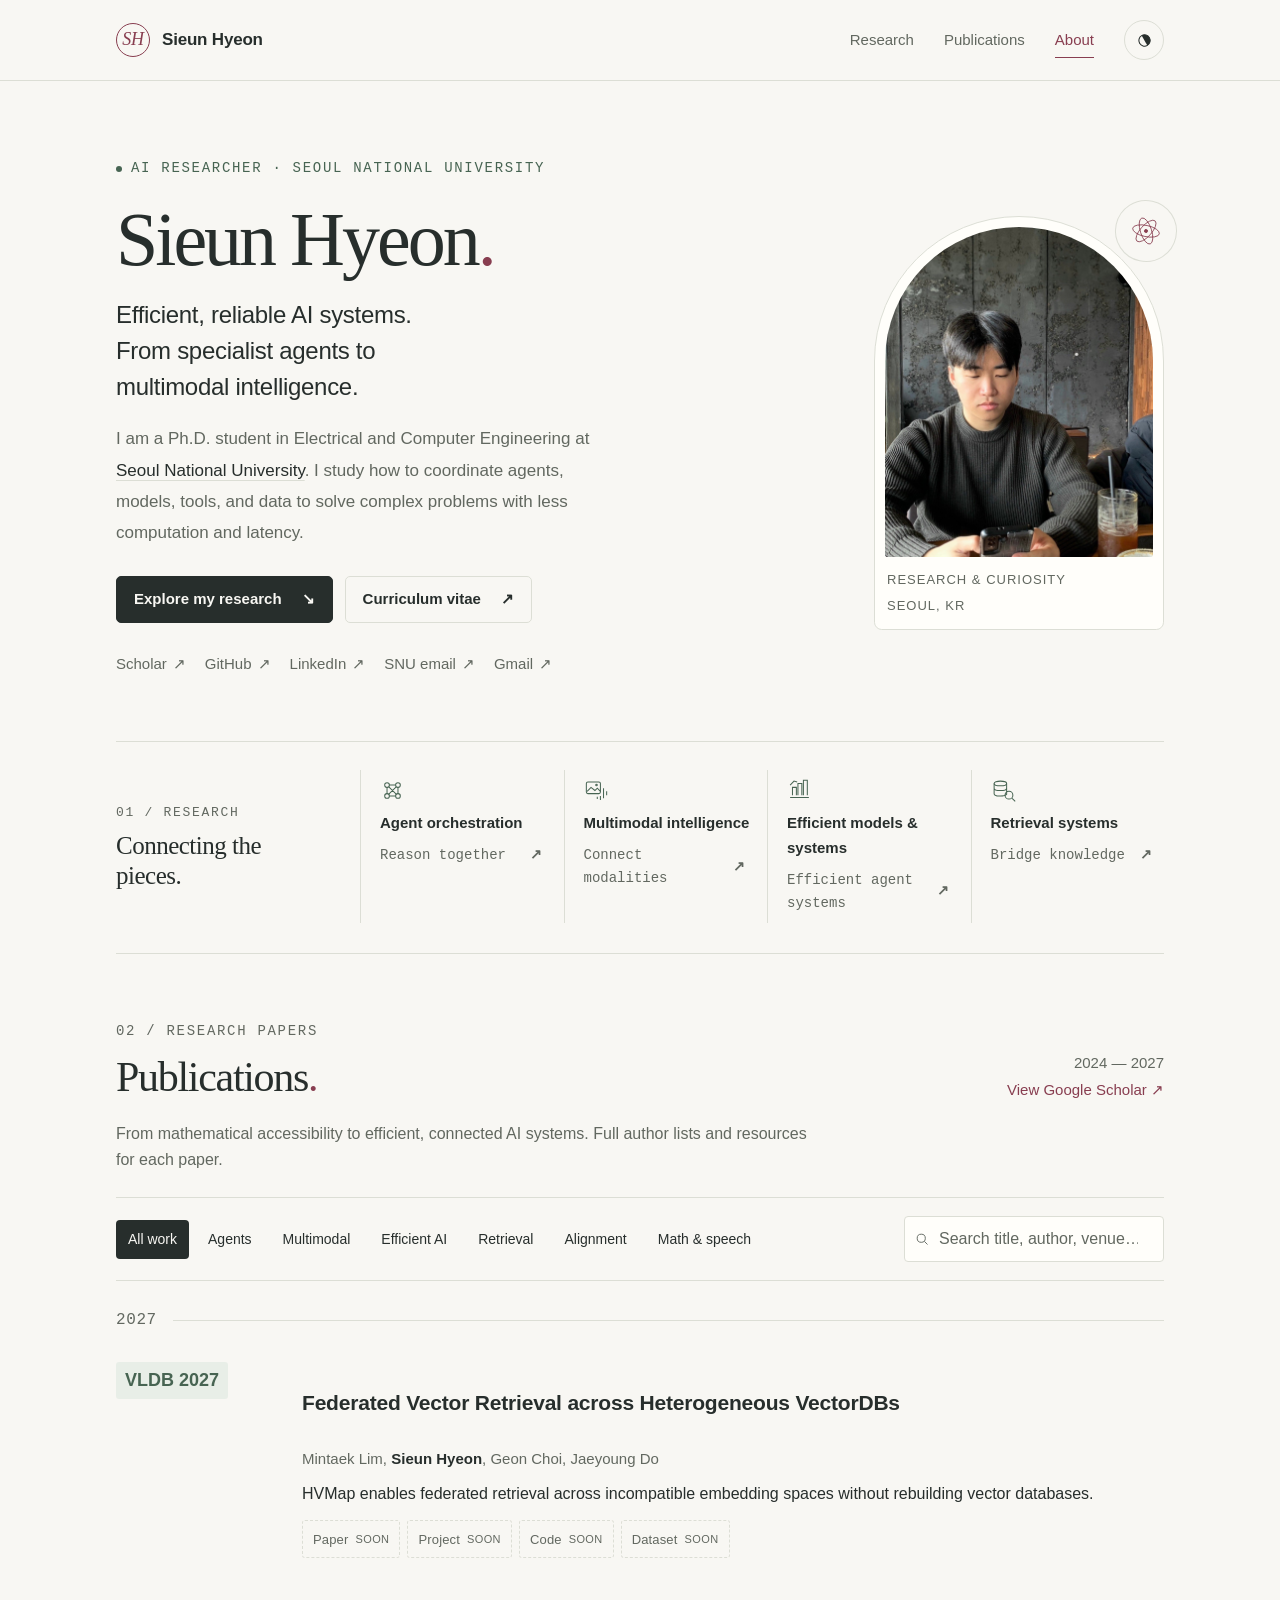
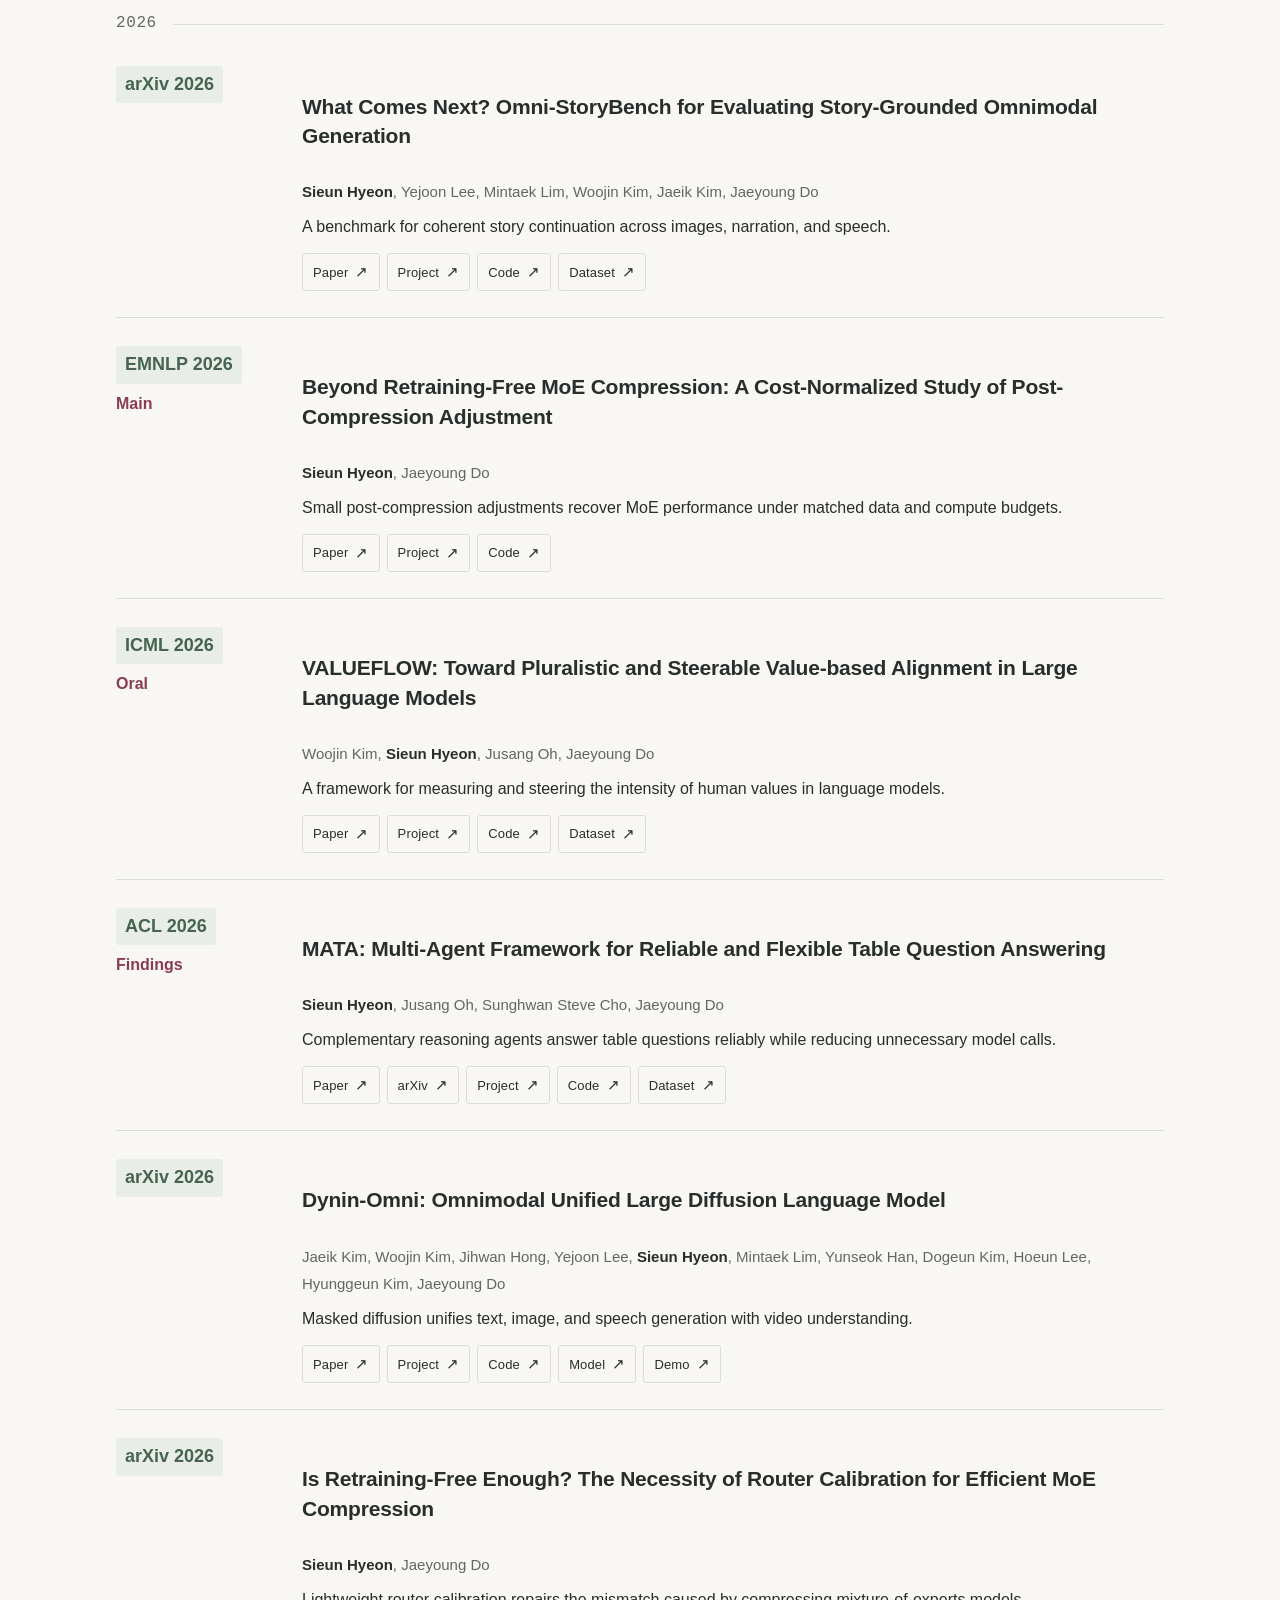
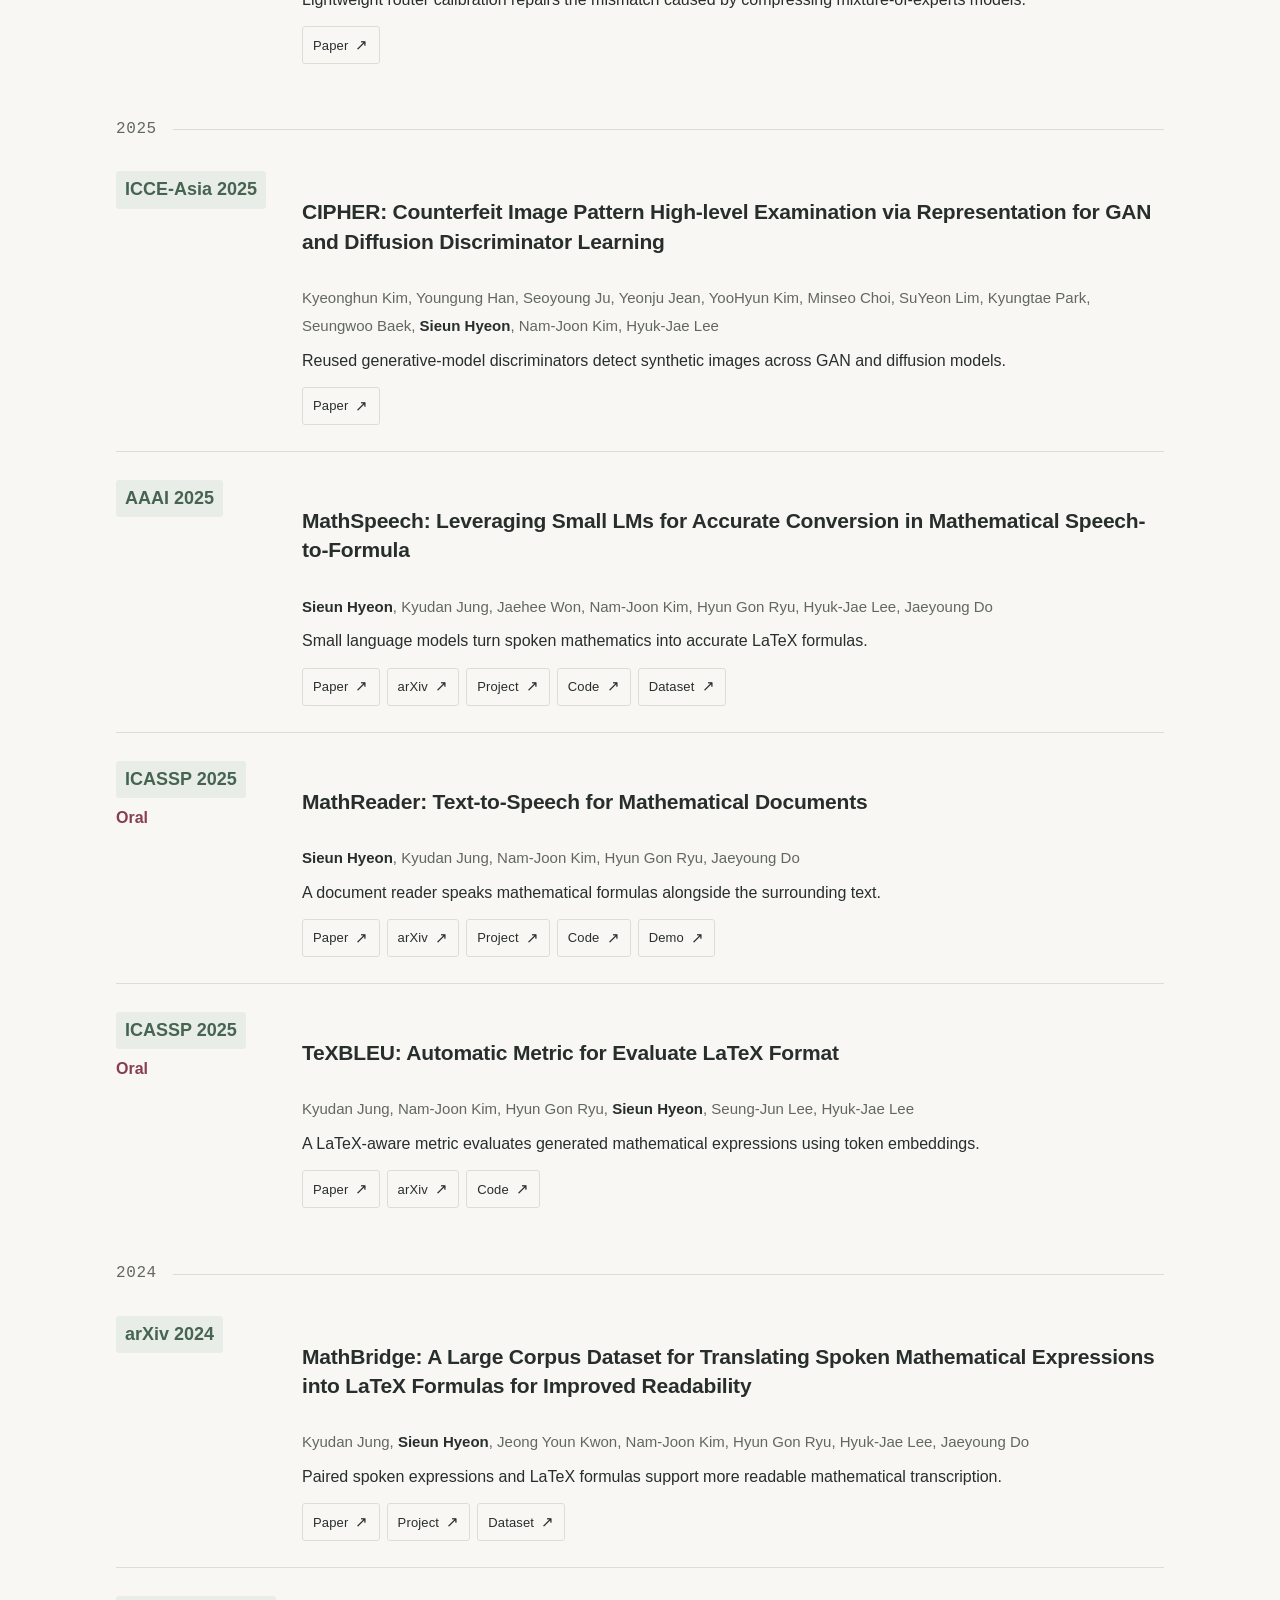
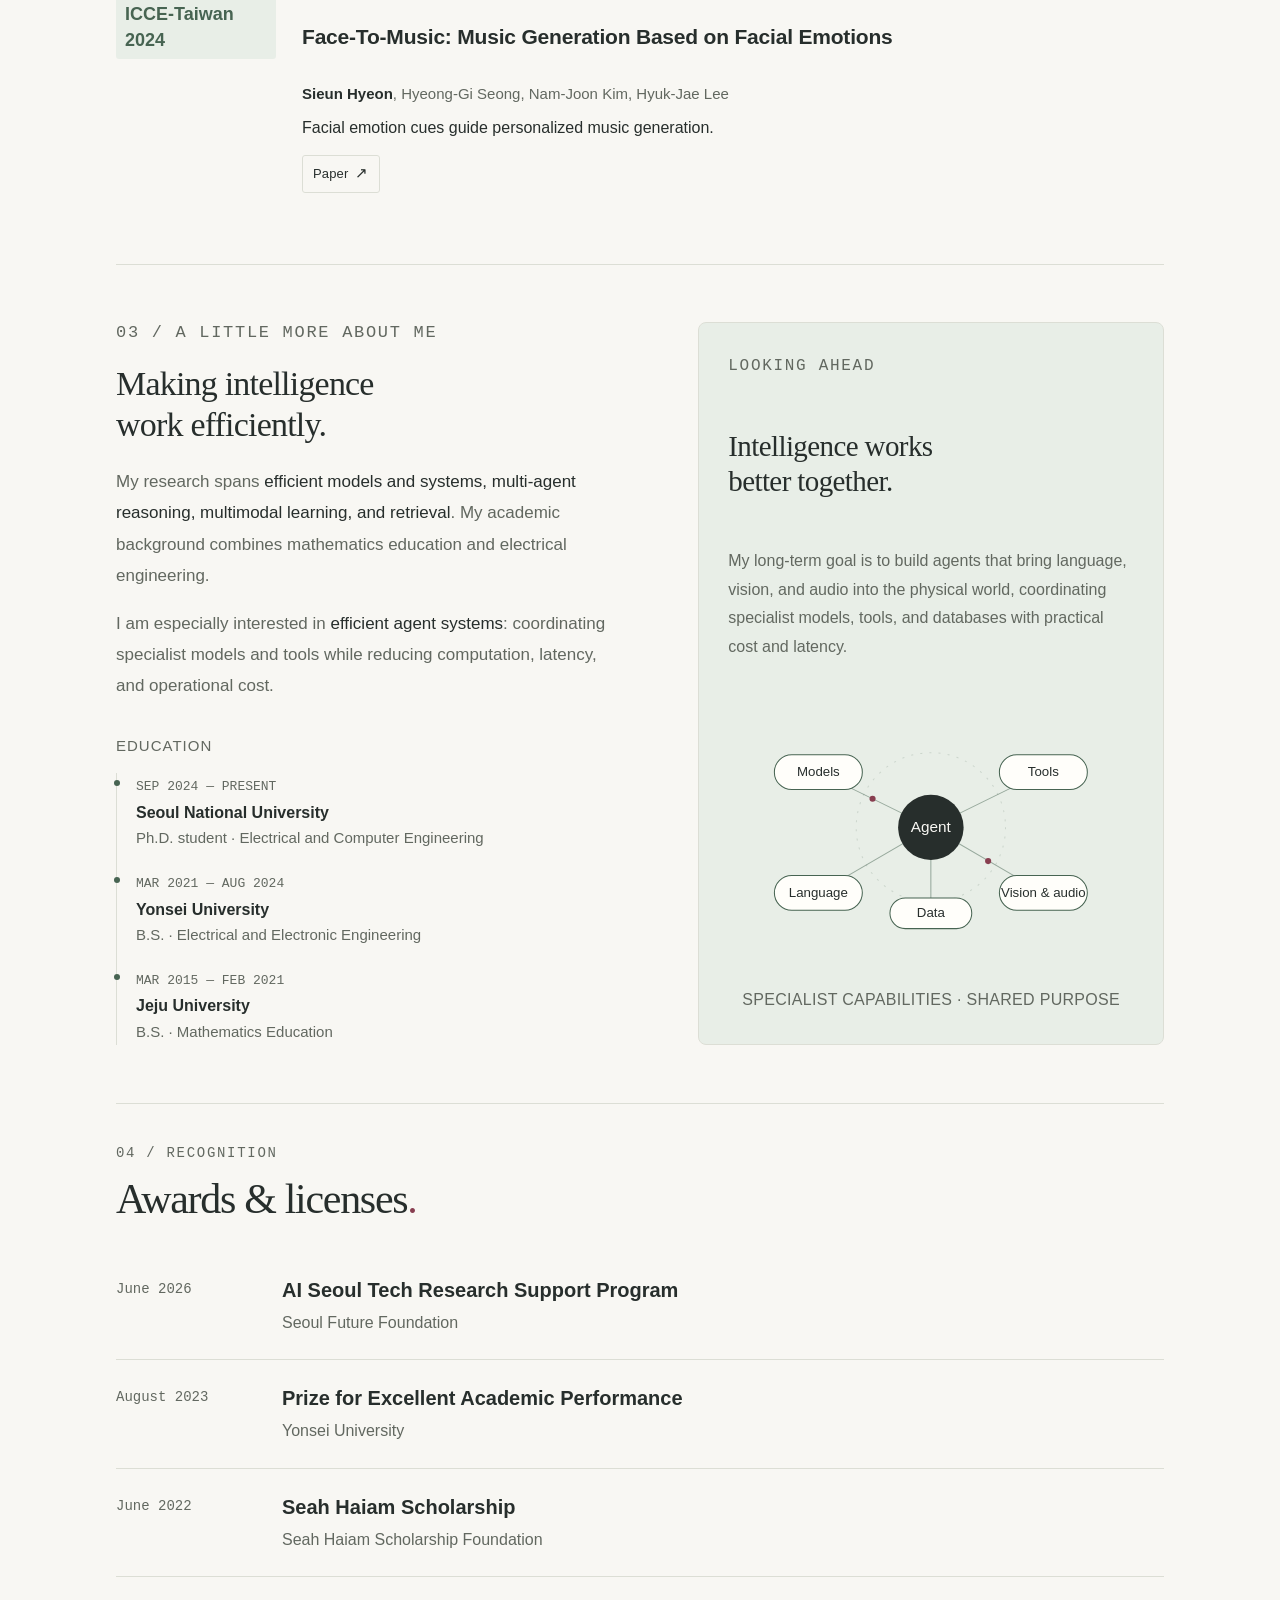
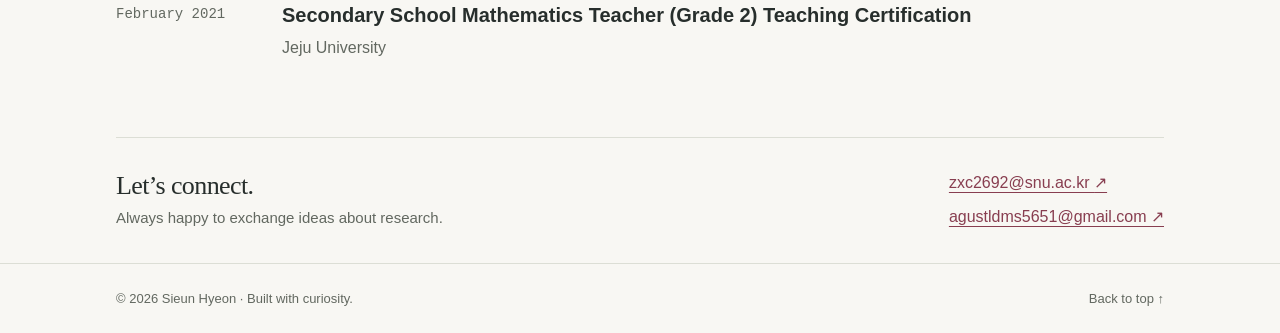
==== commit a19393a0: "Update personal website" ====
--- a/index.html
+++ b/index.html
@@ -97,7 +97,7 @@
             <div class="pub-content"><h4 class="pub-title" id="title-omni-storybench"><a href="https://arxiv.org/abs/2609.37317">What Comes Next? Omni-StoryBench for Evaluating Story-Grounded Omnimodal Generation</a></h4>
               <p class="pub-authors"><strong>Sieun Hyeon</strong>, Yejoon Lee, Mintaek Lim, Woojin Kim, Jaeik Kim, Jaeyoung Do</p>
               <p class="pub-summary">A benchmark for coherent story continuation across images, narration, and speech.</p>
-              <div class="pub-links" aria-label="Resources for What Comes Next? Omni-StoryBench for Evaluating Story-Grounded Omnimodal Generation"><a href="https://arxiv.org/abs/2609.37317" aria-label="Paper for What Comes Next? Omni-StoryBench for Evaluating Story-Grounded Omnimodal Generation">Paper <span class="link-arrow" aria-hidden="true">↗</span></a> <a href="coming-soon.html" data-coming-soon="true" aria-label="Project for What Comes Next? Omni-StoryBench for Evaluating Story-Grounded Omnimodal Generation (coming soon)">Project <span class="soon-label">soon</span></a> <a href="coming-soon.html" data-coming-soon="true" aria-label="Code for What Comes Next? Omni-StoryBench for Evaluating Story-Grounded Omnimodal Generation (coming soon)">Code <span class="soon-label">soon</span></a> <a href="https://huggingface.co/datasets/snu-aidas/Omni-StoryBench" aria-label="Dataset for What Comes Next? Omni-StoryBench for Evaluating Story-Grounded Omnimodal Generation">Dataset <span class="link-arrow" aria-hidden="true">↗</span></a></div>
+              <div class="pub-links" aria-label="Resources for What Comes Next? Omni-StoryBench for Evaluating Story-Grounded Omnimodal Generation"><a href="https://arxiv.org/abs/2609.37317" aria-label="Paper for What Comes Next? Omni-StoryBench for Evaluating Story-Grounded Omnimodal Generation">Paper <span class="link-arrow" aria-hidden="true">↗</span></a> <a href="https://aidaslab.github.io/Omni-Storybench/" aria-label="Project for What Comes Next? Omni-StoryBench for Evaluating Story-Grounded Omnimodal Generation">Project <span class="link-arrow" aria-hidden="true">↗</span></a> <a href="https://github.com/AIDASLab/Omni-Storybench" aria-label="Code for What Comes Next? Omni-StoryBench for Evaluating Story-Grounded Omnimodal Generation">Code <span class="link-arrow" aria-hidden="true">↗</span></a> <a href="https://aidaslab.github.io/Omni-Storybench/viewer" aria-label="Dataset for What Comes Next? Omni-StoryBench for Evaluating Story-Grounded Omnimodal Generation">Dataset <span class="link-arrow" aria-hidden="true">↗</span></a></div>
             </div>
           </article>
           <!-- Edit this paper and its resource URLs directly in this article. -->
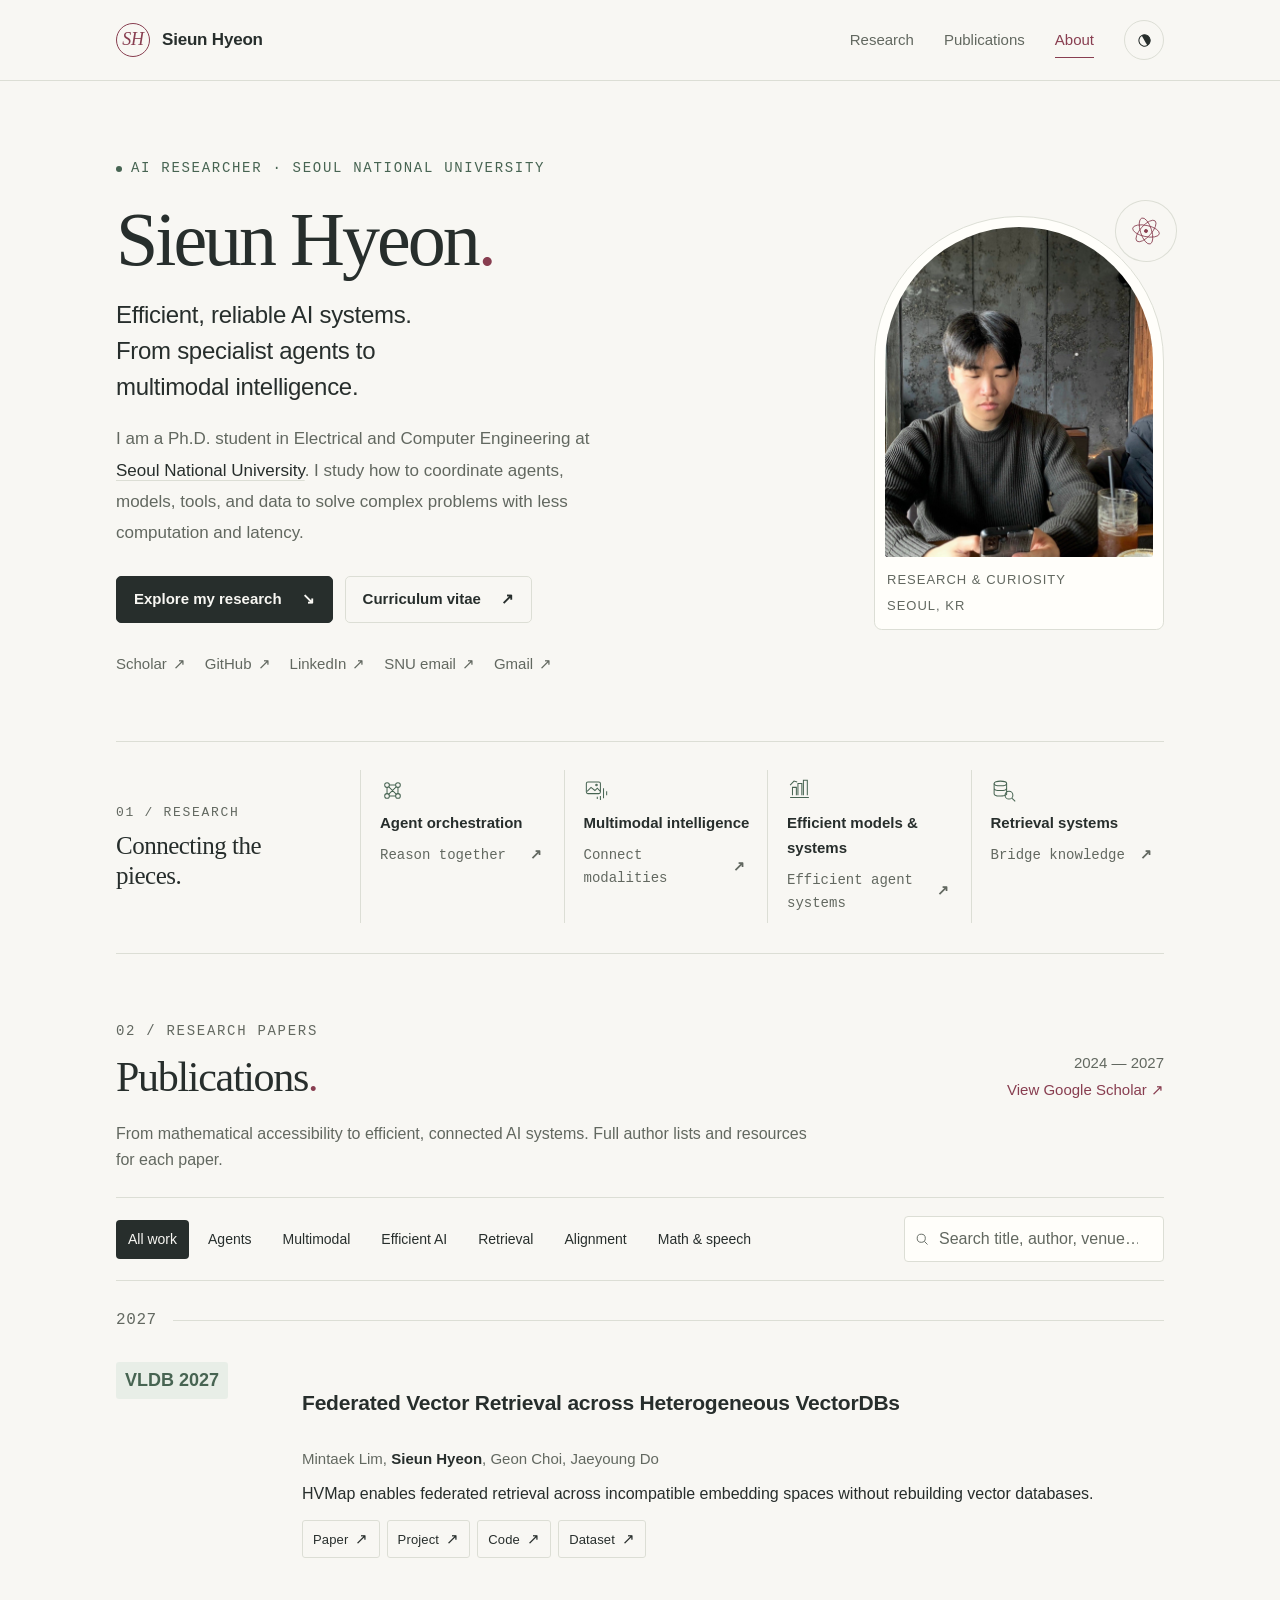
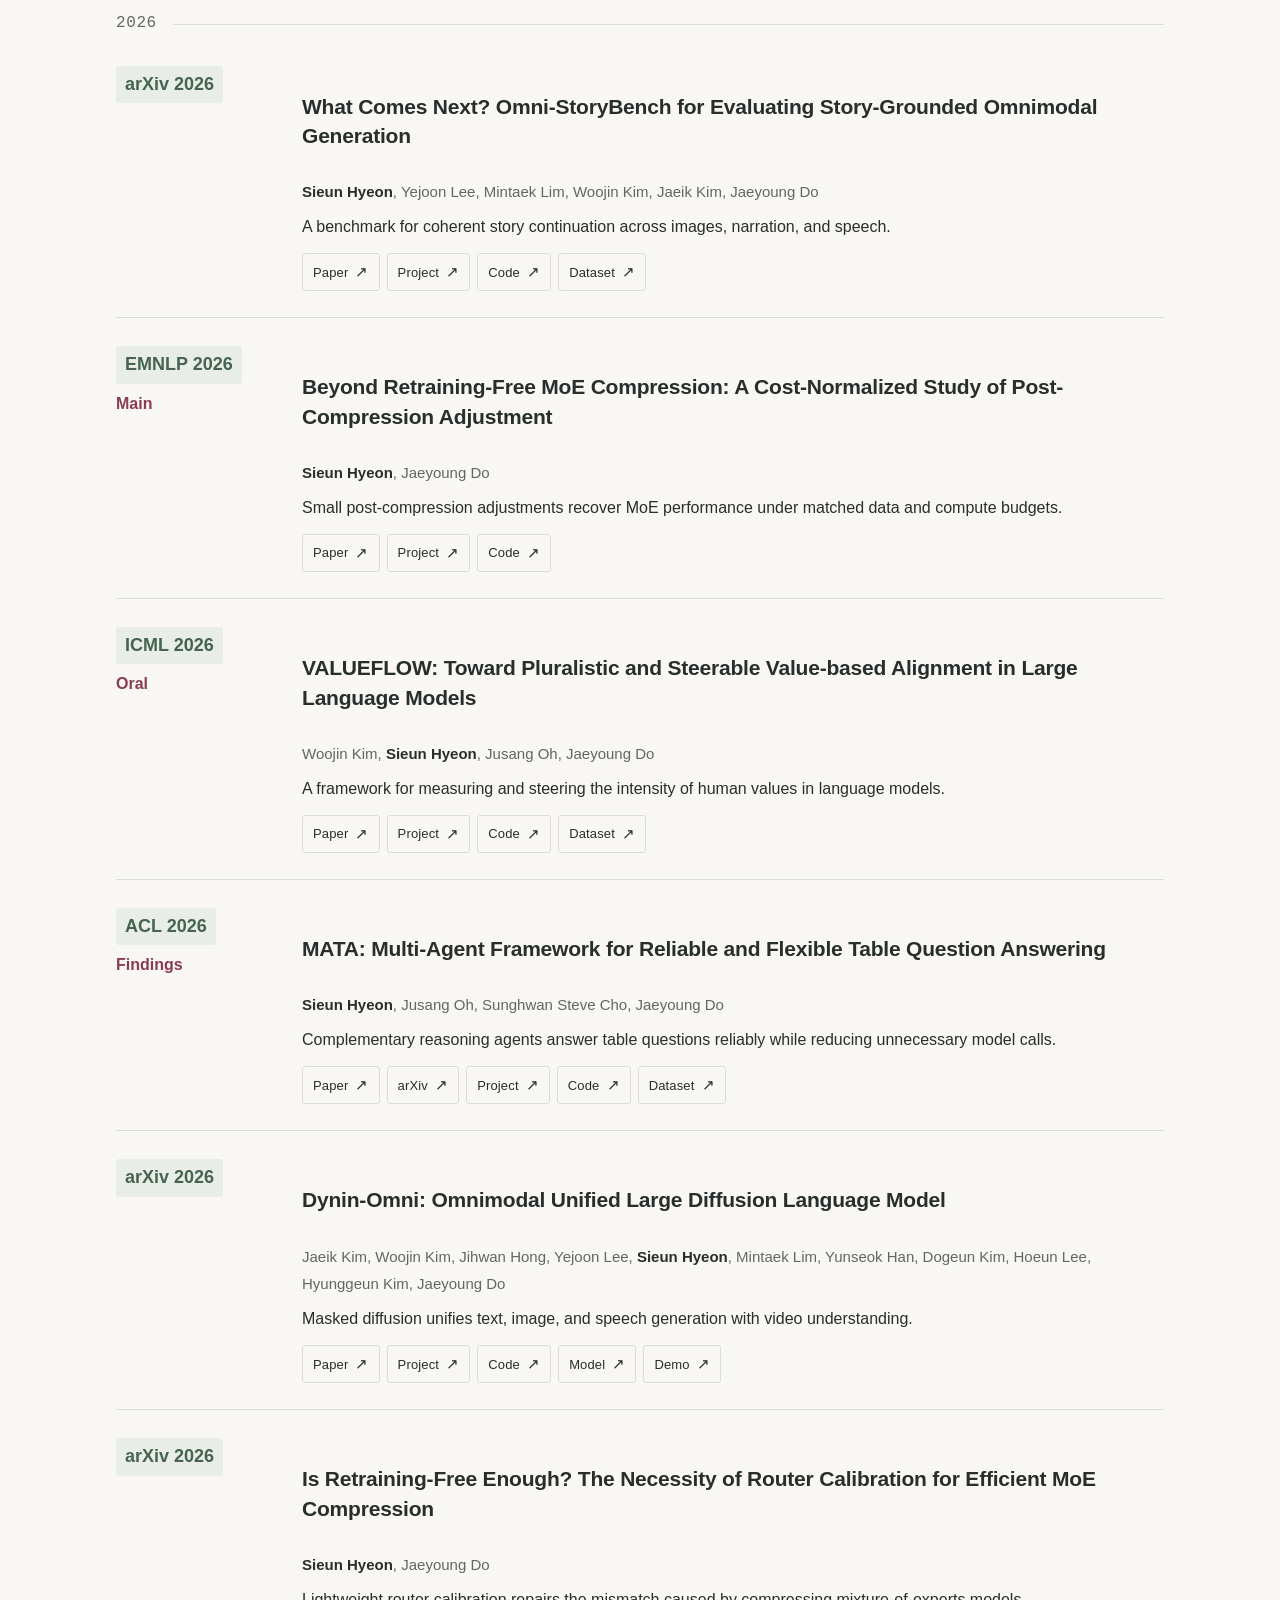
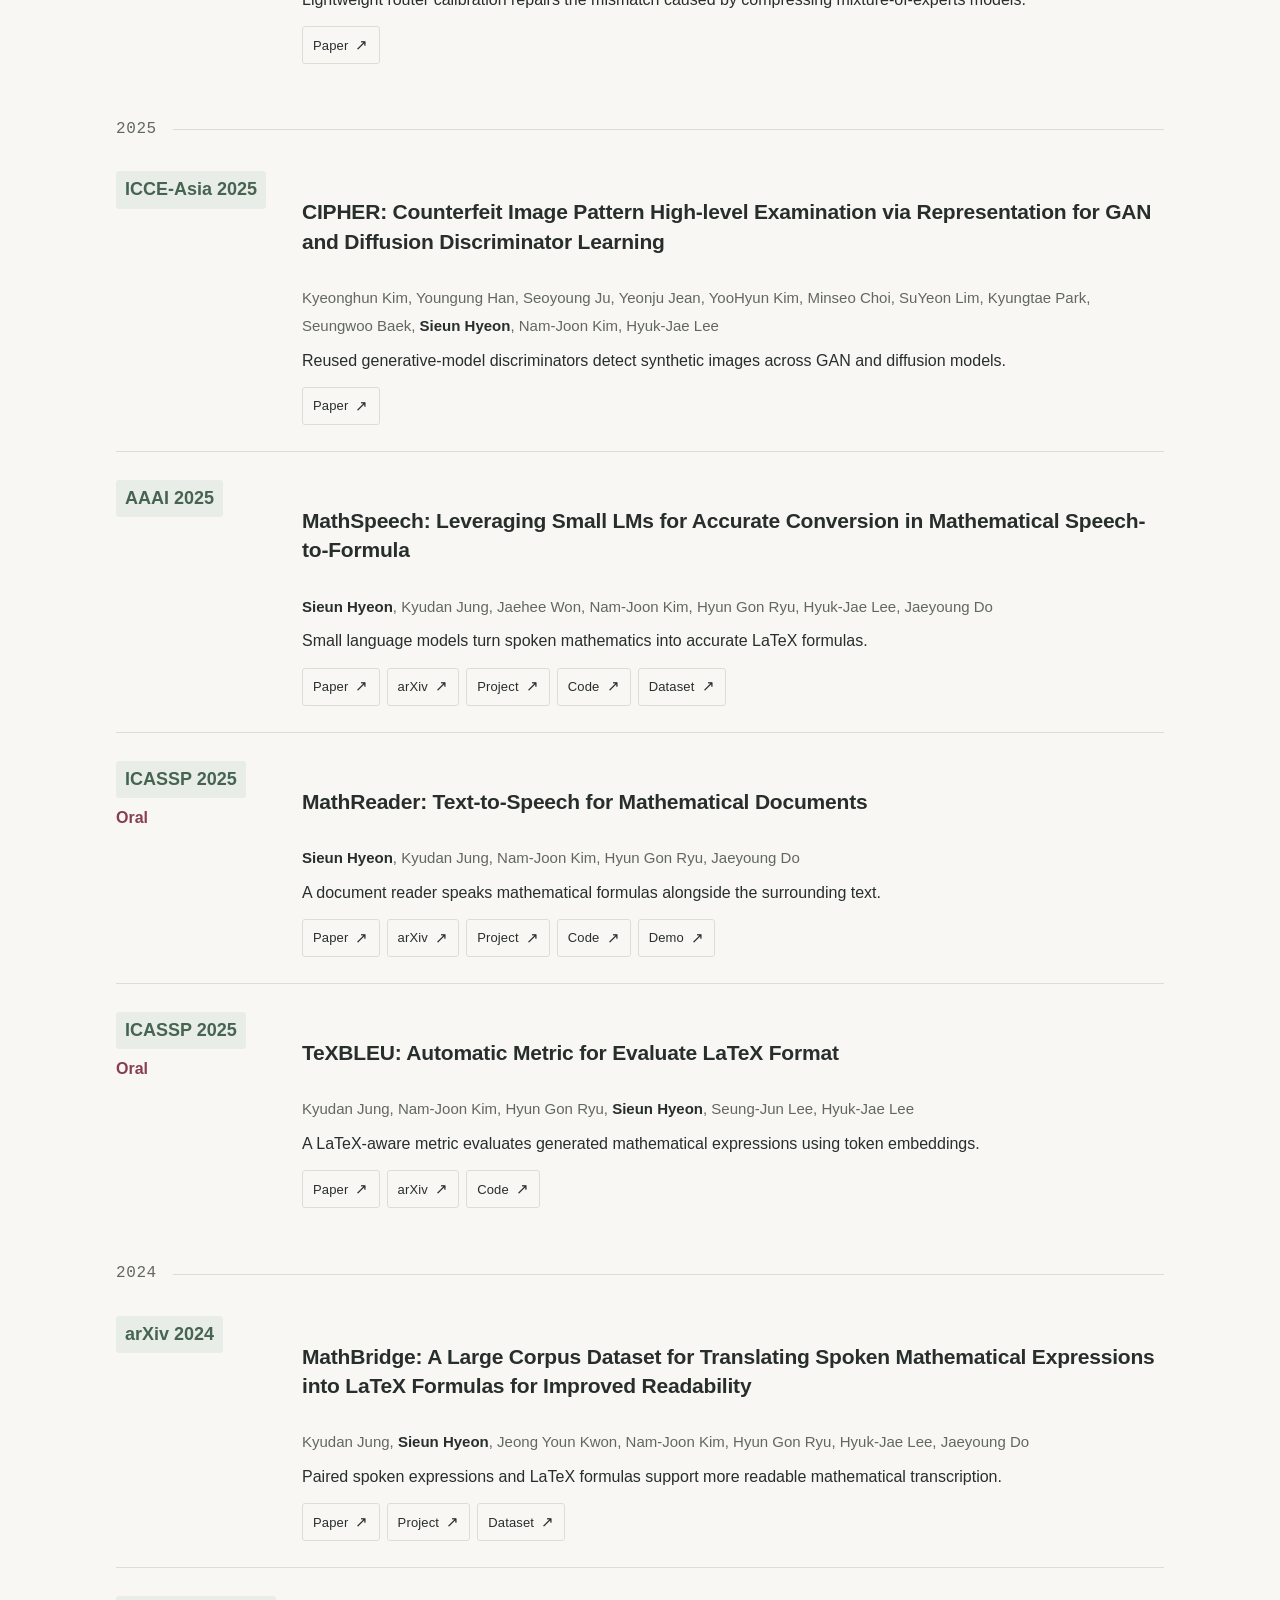
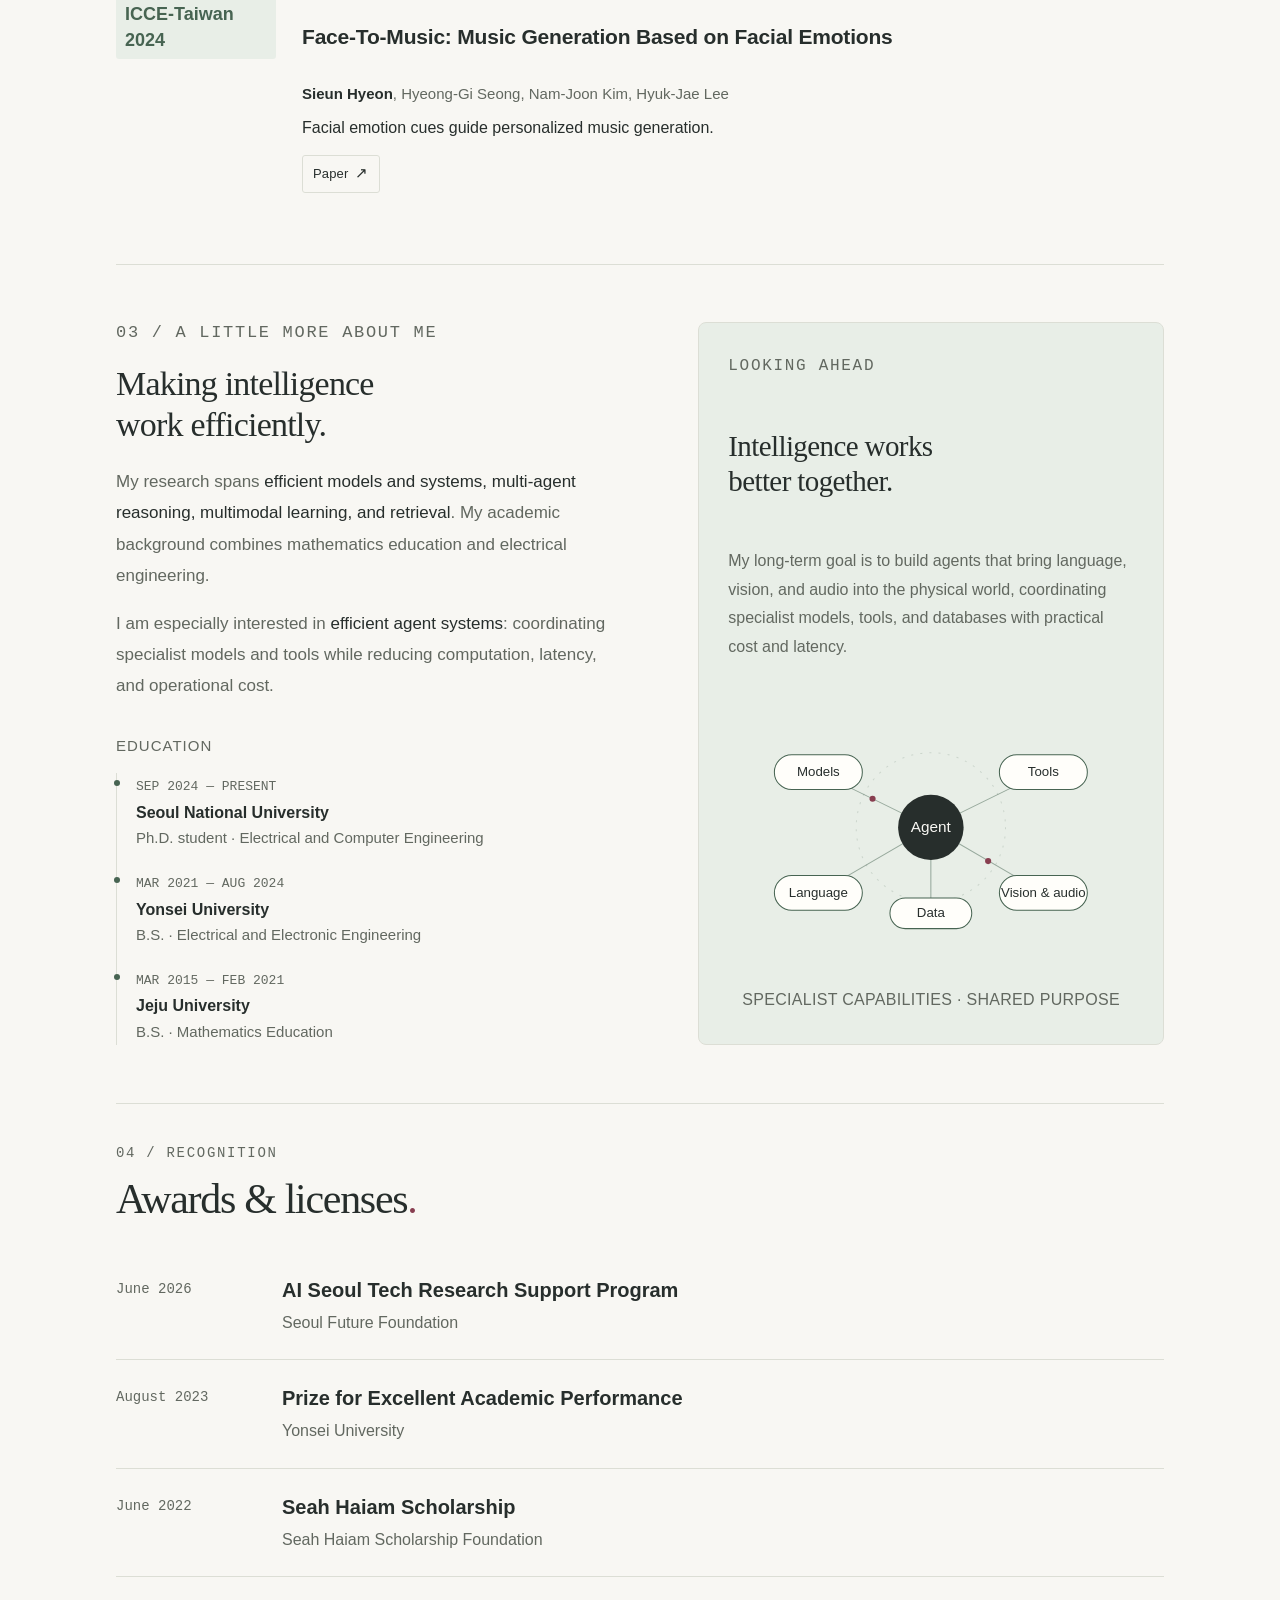
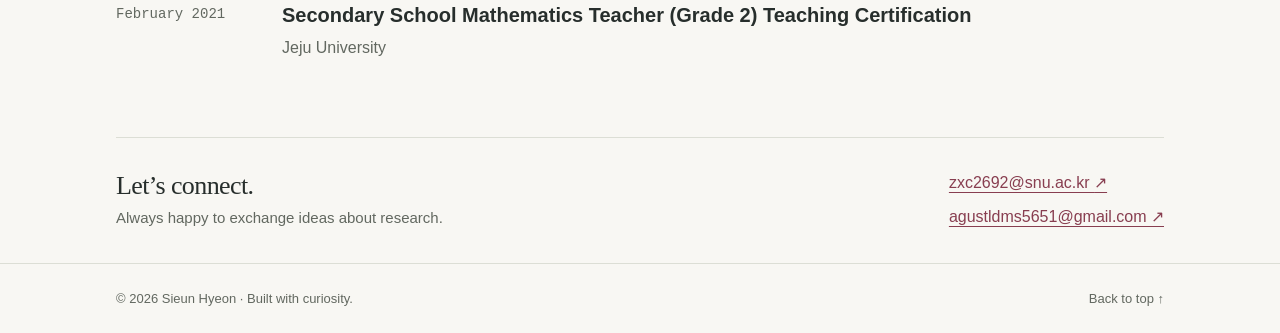
==== commit 683e86b9: "Update personal website" ====
--- a/index.html
+++ b/index.html
@@ -82,10 +82,10 @@
           <!-- Edit this paper and its resource URLs directly in this article. -->
           <article class="publication" id="hvmap" data-topics="efficient retrieval" aria-labelledby="title-hvmap">
             <div class="pub-meta"><span class="pub-venue" title="International Conference on Very Large Data Bases">VLDB 2027</span></div>
-            <div class="pub-content"><h4 class="pub-title" id="title-hvmap"><a href="coming-soon.html">Federated Vector Retrieval across Heterogeneous VectorDBs</a></h4>
+            <div class="pub-content"><h4 class="pub-title" id="title-hvmap"><a href="https://arxiv.org/abs/2611.01514">Federated Vector Retrieval across Heterogeneous VectorDBs</a></h4>
               <p class="pub-authors">Mintaek Lim, <strong>Sieun Hyeon</strong>, Geon Choi, Jaeyoung Do</p>
               <p class="pub-summary">HVMap enables federated retrieval across incompatible embedding spaces without rebuilding vector databases.</p>
-              <div class="pub-links" aria-label="Resources for Federated Vector Retrieval across Heterogeneous VectorDBs"><a href="coming-soon.html" data-coming-soon="true" aria-label="Paper for Federated Vector Retrieval across Heterogeneous VectorDBs (coming soon)">Paper <span class="soon-label">soon</span></a> <a href="coming-soon.html" data-coming-soon="true" aria-label="Project for Federated Vector Retrieval across Heterogeneous VectorDBs (coming soon)">Project <span class="soon-label">soon</span></a> <a href="coming-soon.html" data-coming-soon="true" aria-label="Code for Federated Vector Retrieval across Heterogeneous VectorDBs (coming soon)">Code <span class="soon-label">soon</span></a> <a href="coming-soon.html" data-coming-soon="true" aria-label="Dataset for Federated Vector Retrieval across Heterogeneous VectorDBs (coming soon)">Dataset <span class="soon-label">soon</span></a></div>
+              <div class="pub-links" aria-label="Resources for Federated Vector Retrieval across Heterogeneous VectorDBs"><a href="https://arxiv.org/abs/2611.01514" aria-label="Paper for Federated Vector Retrieval across Heterogeneous VectorDBs">Paper <span class="link-arrow" aria-hidden="true">↗</span></a> <a href="https://aidaslab.github.io/HVMap/" aria-label="Project for Federated Vector Retrieval across Heterogeneous VectorDBs">Project <span class="link-arrow" aria-hidden="true">↗</span></a> <a href="https://github.com/AIDASLab/HVMap" aria-label="Code for Federated Vector Retrieval across Heterogeneous VectorDBs">Code <span class="link-arrow" aria-hidden="true">↗</span></a> <a href="https://huggingface.co/datasets/snu-aidas/HVMap-dataset" aria-label="Dataset for Federated Vector Retrieval across Heterogeneous VectorDBs">Dataset <span class="link-arrow" aria-hidden="true">↗</span></a></div>
             </div>
           </article>
         </div>
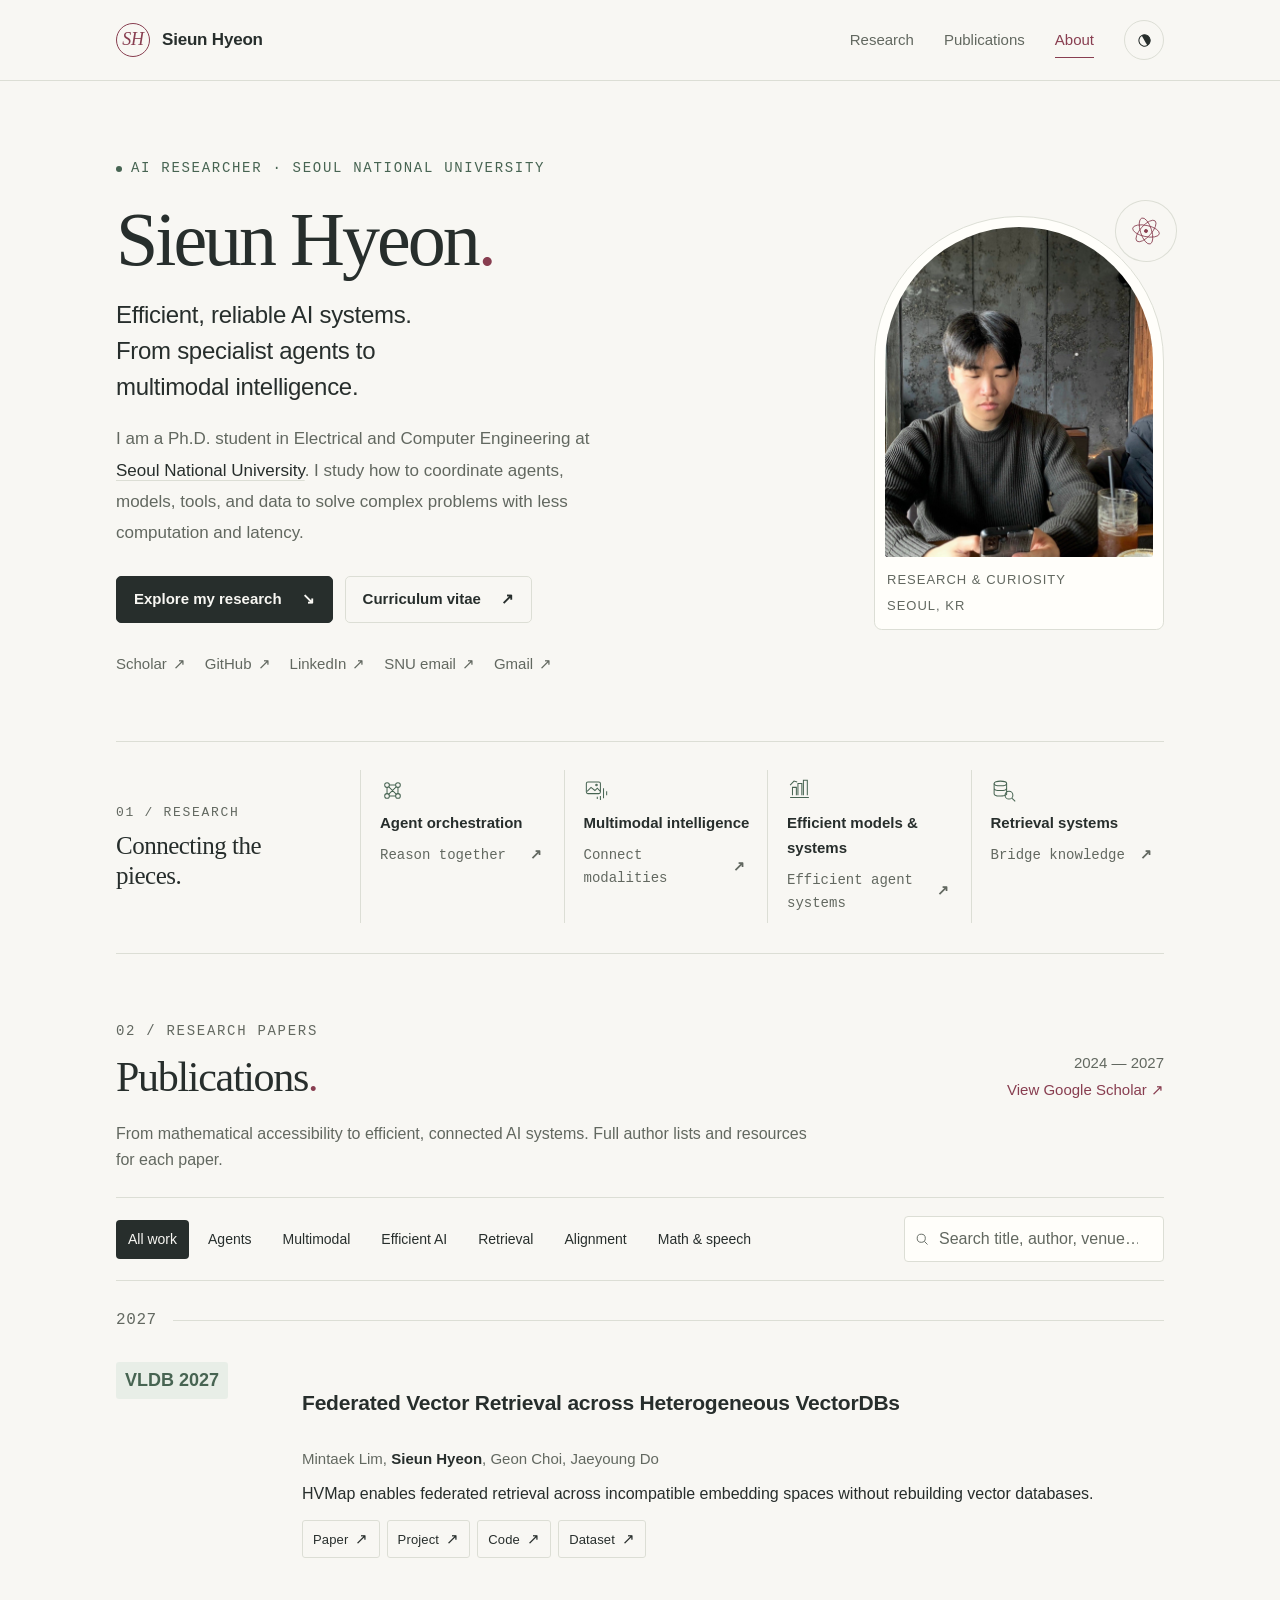
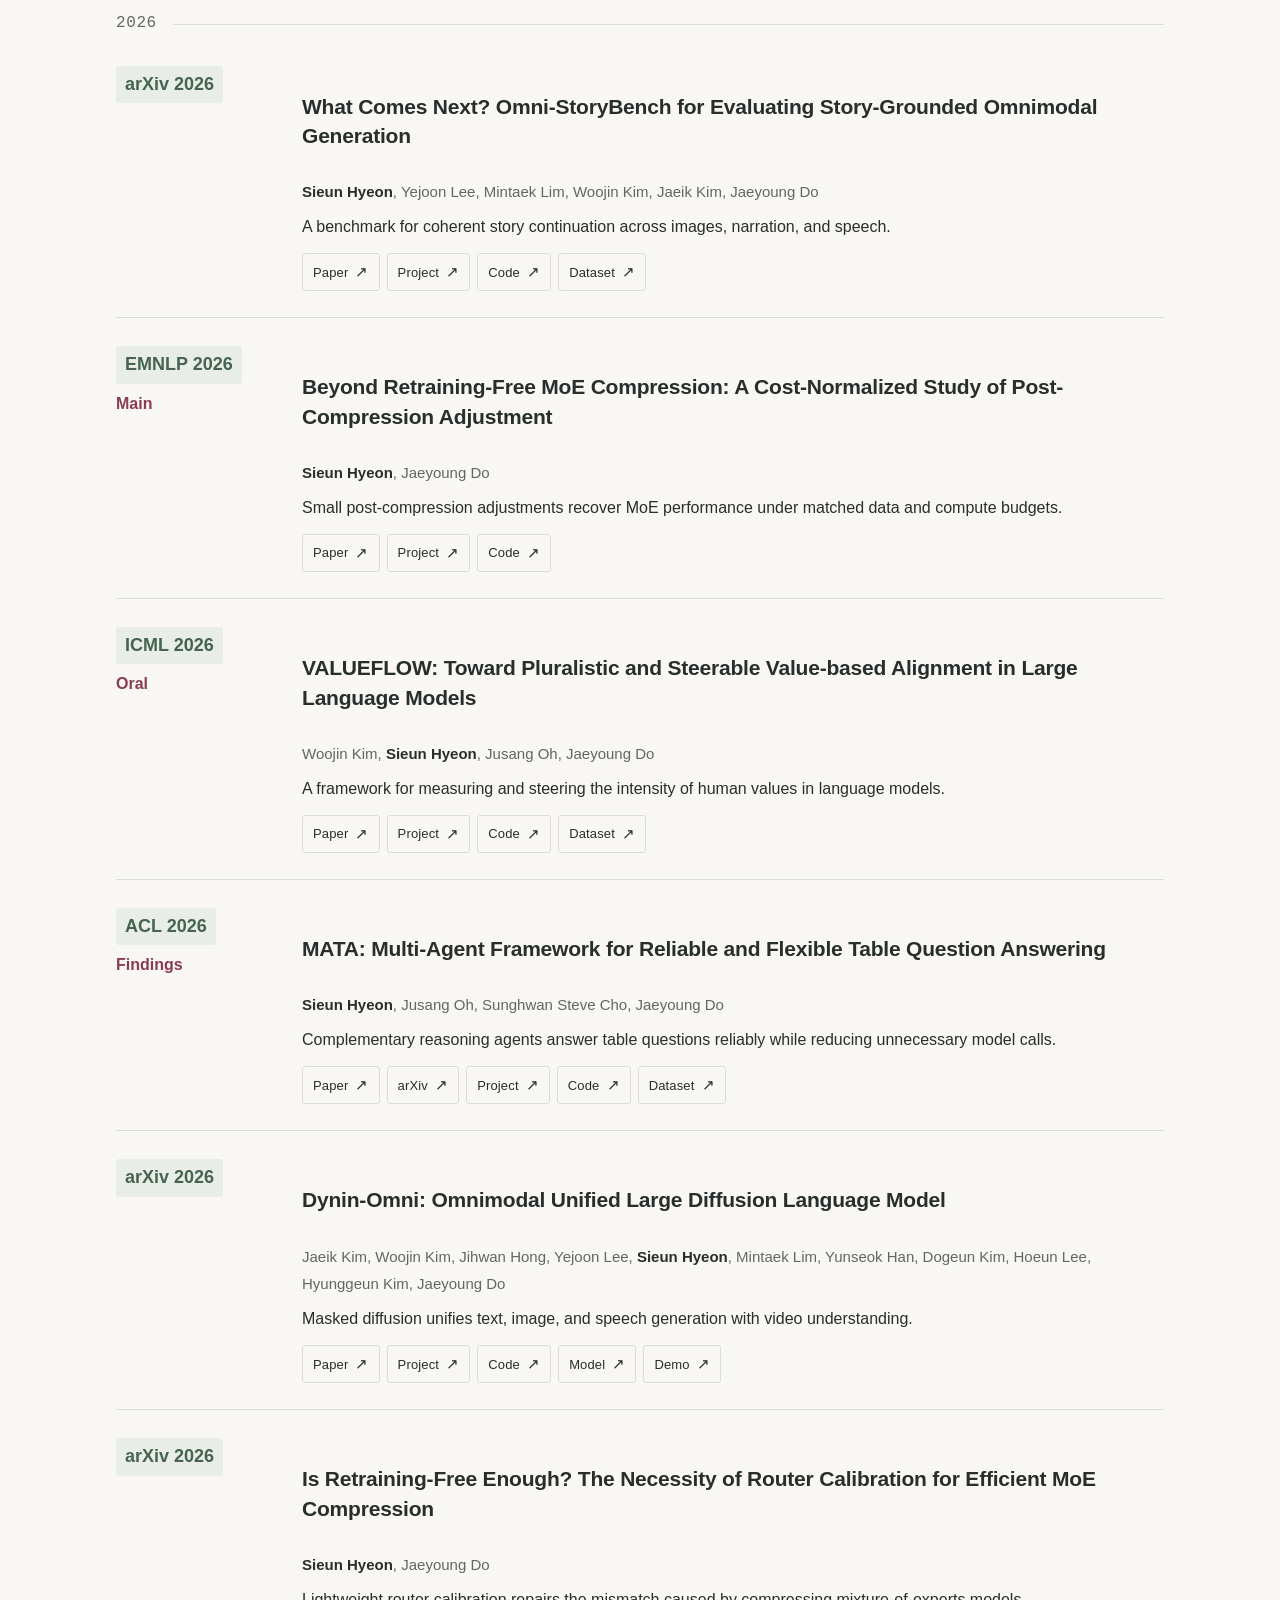
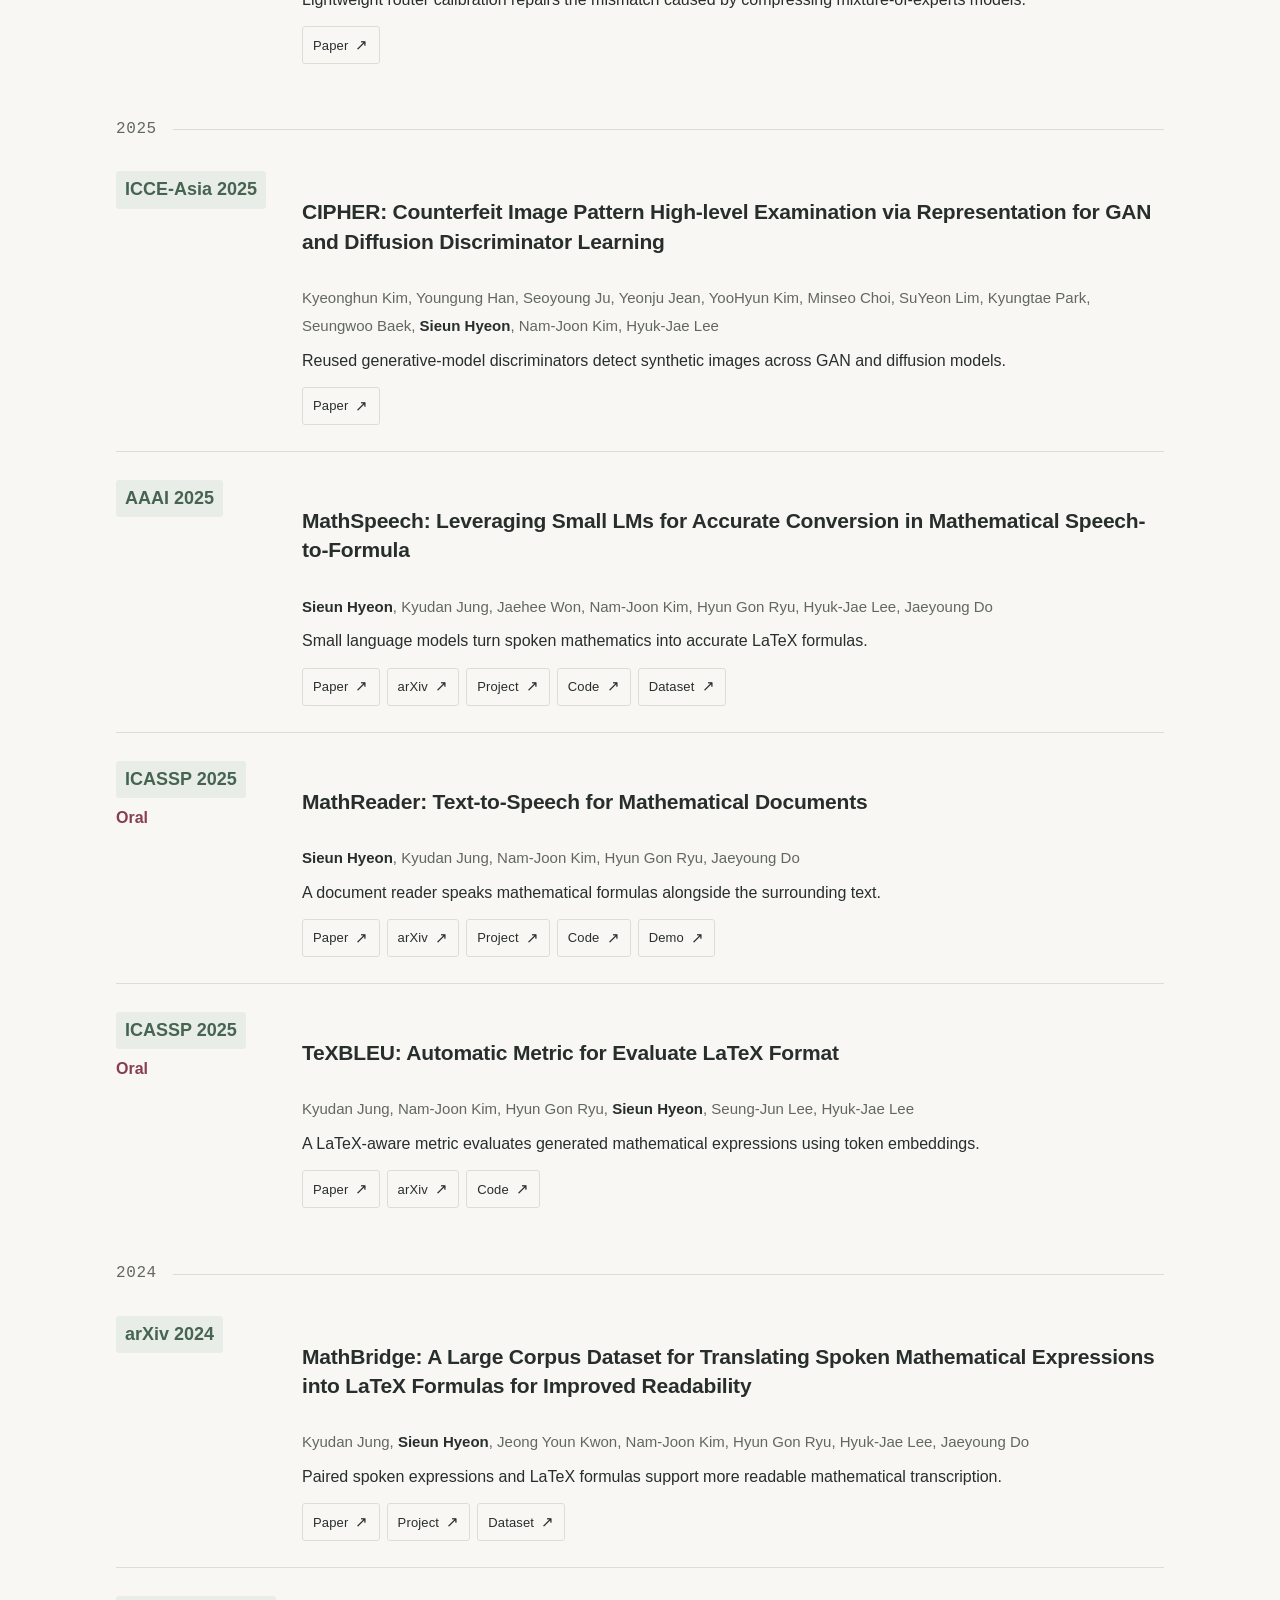
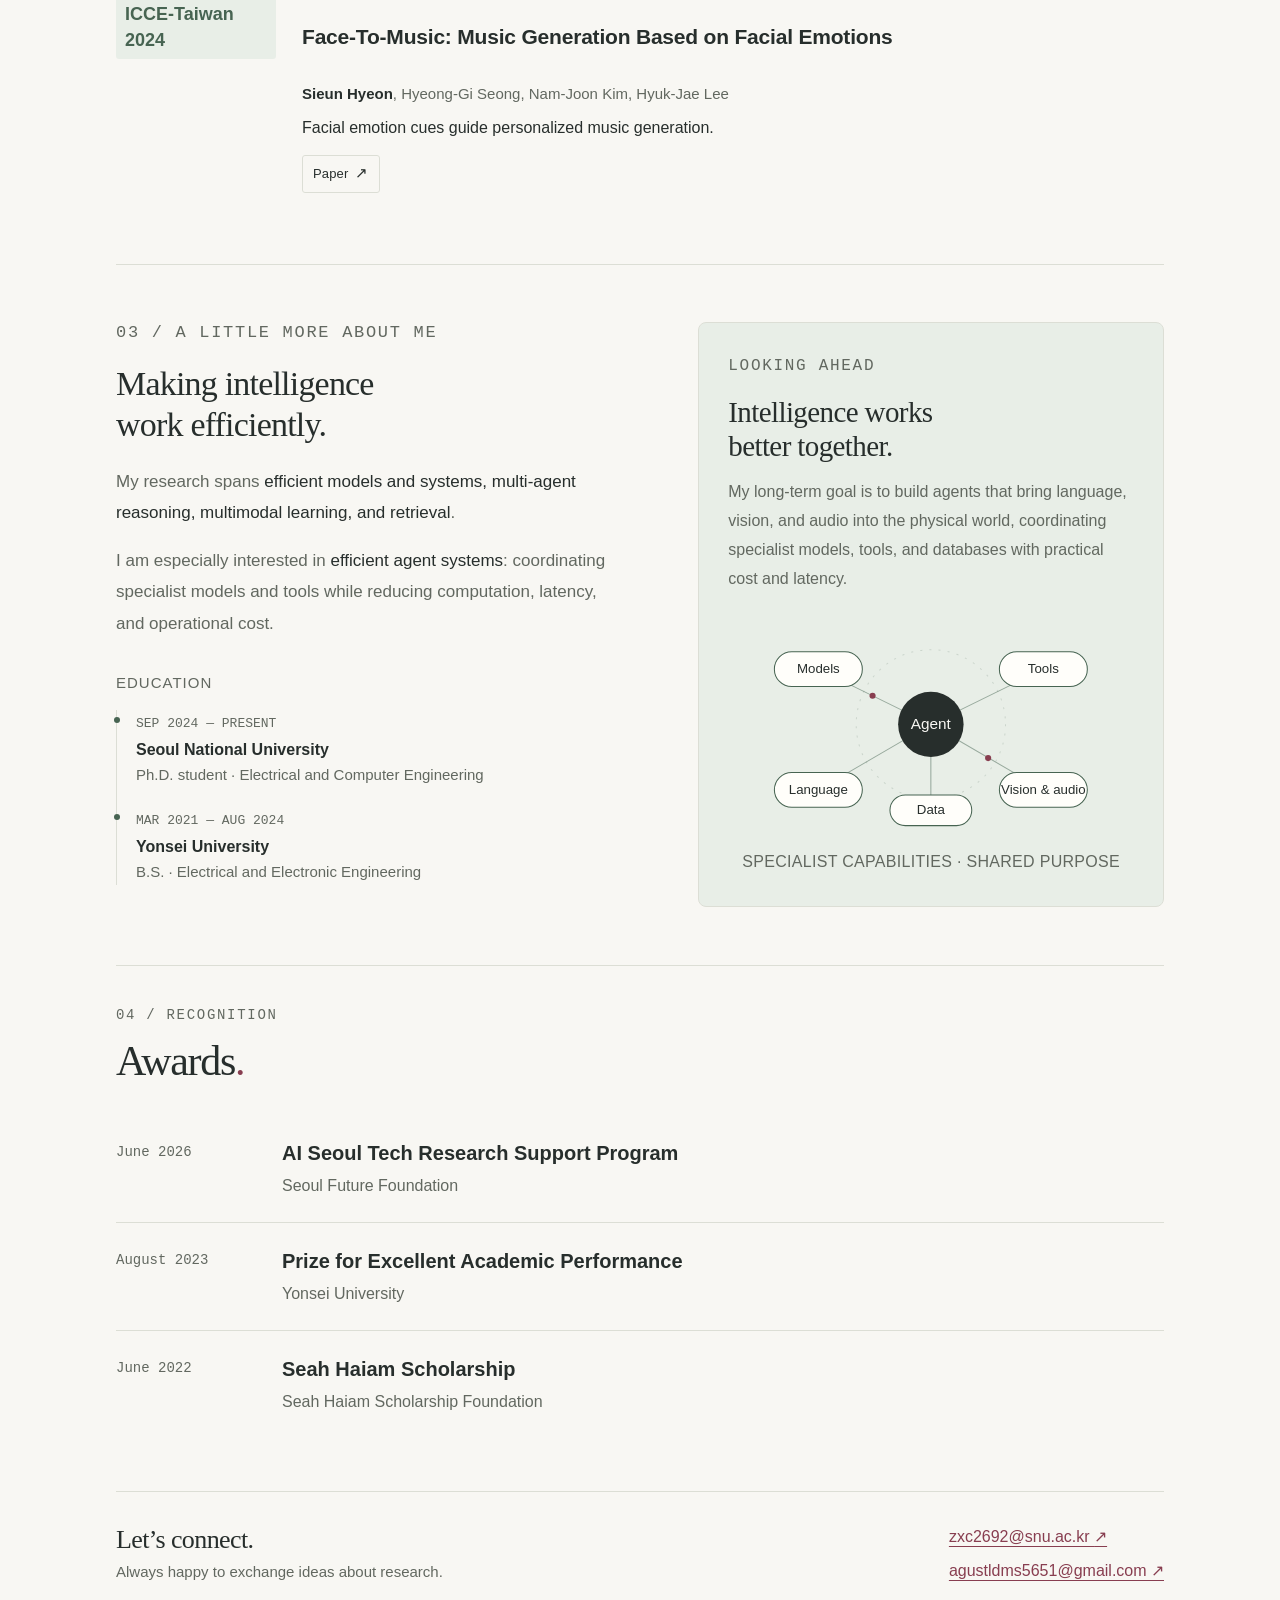
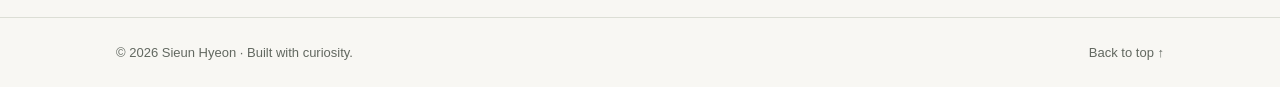
==== commit 6d742ed1: "Update personal website" ====
--- a/index.html
+++ b/index.html
@@ -212,12 +212,11 @@
 
     <section id="about" class="about-section" aria-labelledby="about-title">
       <div class="about-copy reveal"><p class="eyebrow accent">03 / A little more about me</p><h2 id="about-title">Making intelligence<br>work efficiently.</h2>
-        <p>My research spans <strong>efficient models and systems, multi-agent reasoning, multimodal learning, and retrieval</strong>. My academic background combines mathematics education and electrical engineering.</p>
+        <p>My research spans <strong>efficient models and systems, multi-agent reasoning, multimodal learning, and retrieval</strong>.</p>
         <p>I am especially interested in <strong>efficient agent systems</strong>: coordinating specialist models and tools while reducing computation, latency, and operational cost.</p>
         <div class="education"><h3>Education</h3>
           <div class="education-item"><time>SEP 2024 — PRESENT</time><h4>Seoul National University</h4><p>Ph.D. student · Electrical and Computer Engineering</p></div>
           <div class="education-item"><time>MAR 2021 — AUG 2024</time><h4>Yonsei University</h4><p>B.S. · Electrical and Electronic Engineering</p></div>
-          <div class="education-item"><time>MAR 2015 — FEB 2021</time><h4>Jeju University</h4><p>B.S. · Mathematics Education</p></div>
         </div>
       </div>
       <aside class="research-note reveal" aria-labelledby="direction-title"><p class="eyebrow">Looking ahead</p><h3 id="direction-title">Intelligence works<br>better together.</h3><p>My long-term goal is to build agents that bring language, vision, and audio into the physical world, coordinating specialist models, tools, and databases with practical cost and latency.</p>
@@ -229,12 +228,11 @@
       </aside>
     </section>
     <section id="awards" class="awards-section" aria-labelledby="awards-title">
-      <div class="section-heading reveal"><div><p class="eyebrow">04 / Recognition</p><h2 id="awards-title">Awards &amp; licenses<span class="accent">.</span></h2></div></div>
+      <div class="section-heading reveal"><div><p class="eyebrow">04 / Recognition</p><h2 id="awards-title">Awards<span class="accent">.</span></h2></div></div>
       <ul class="awards-list">
         <li class="award-item"><time datetime="2026-06">June 2026</time><div><h3>AI Seoul Tech Research Support Program</h3><p>Seoul Future Foundation</p></div></li>
         <li class="award-item"><time datetime="2023-08">August 2023</time><div><h3>Prize for Excellent Academic Performance</h3><p>Yonsei University</p></div></li>
         <li class="award-item"><time datetime="2022-06">June 2022</time><div><h3>Seah Haiam Scholarship</h3><p>Seah Haiam Scholarship Foundation</p></div></li>
-        <li class="award-item"><time datetime="2021-02">February 2021</time><div><h3>Secondary School Mathematics Teacher (Grade 2) Teaching Certification</h3><p>Jeju University</p></div></li>
       </ul>
     </section>
     <section class="contact" aria-labelledby="contact-title"><div><h2 id="contact-title">Let’s connect.</h2><p>Always happy to exchange ideas about research.</p></div><div class="contact-emails"><a href="mailto:zxc2692@snu.ac.kr">zxc2692@snu.ac.kr <span aria-hidden="true">↗</span></a><a href="mailto:agustldms5651@gmail.com">agustldms5651@gmail.com <span aria-hidden="true">↗</span></a></div></section>
